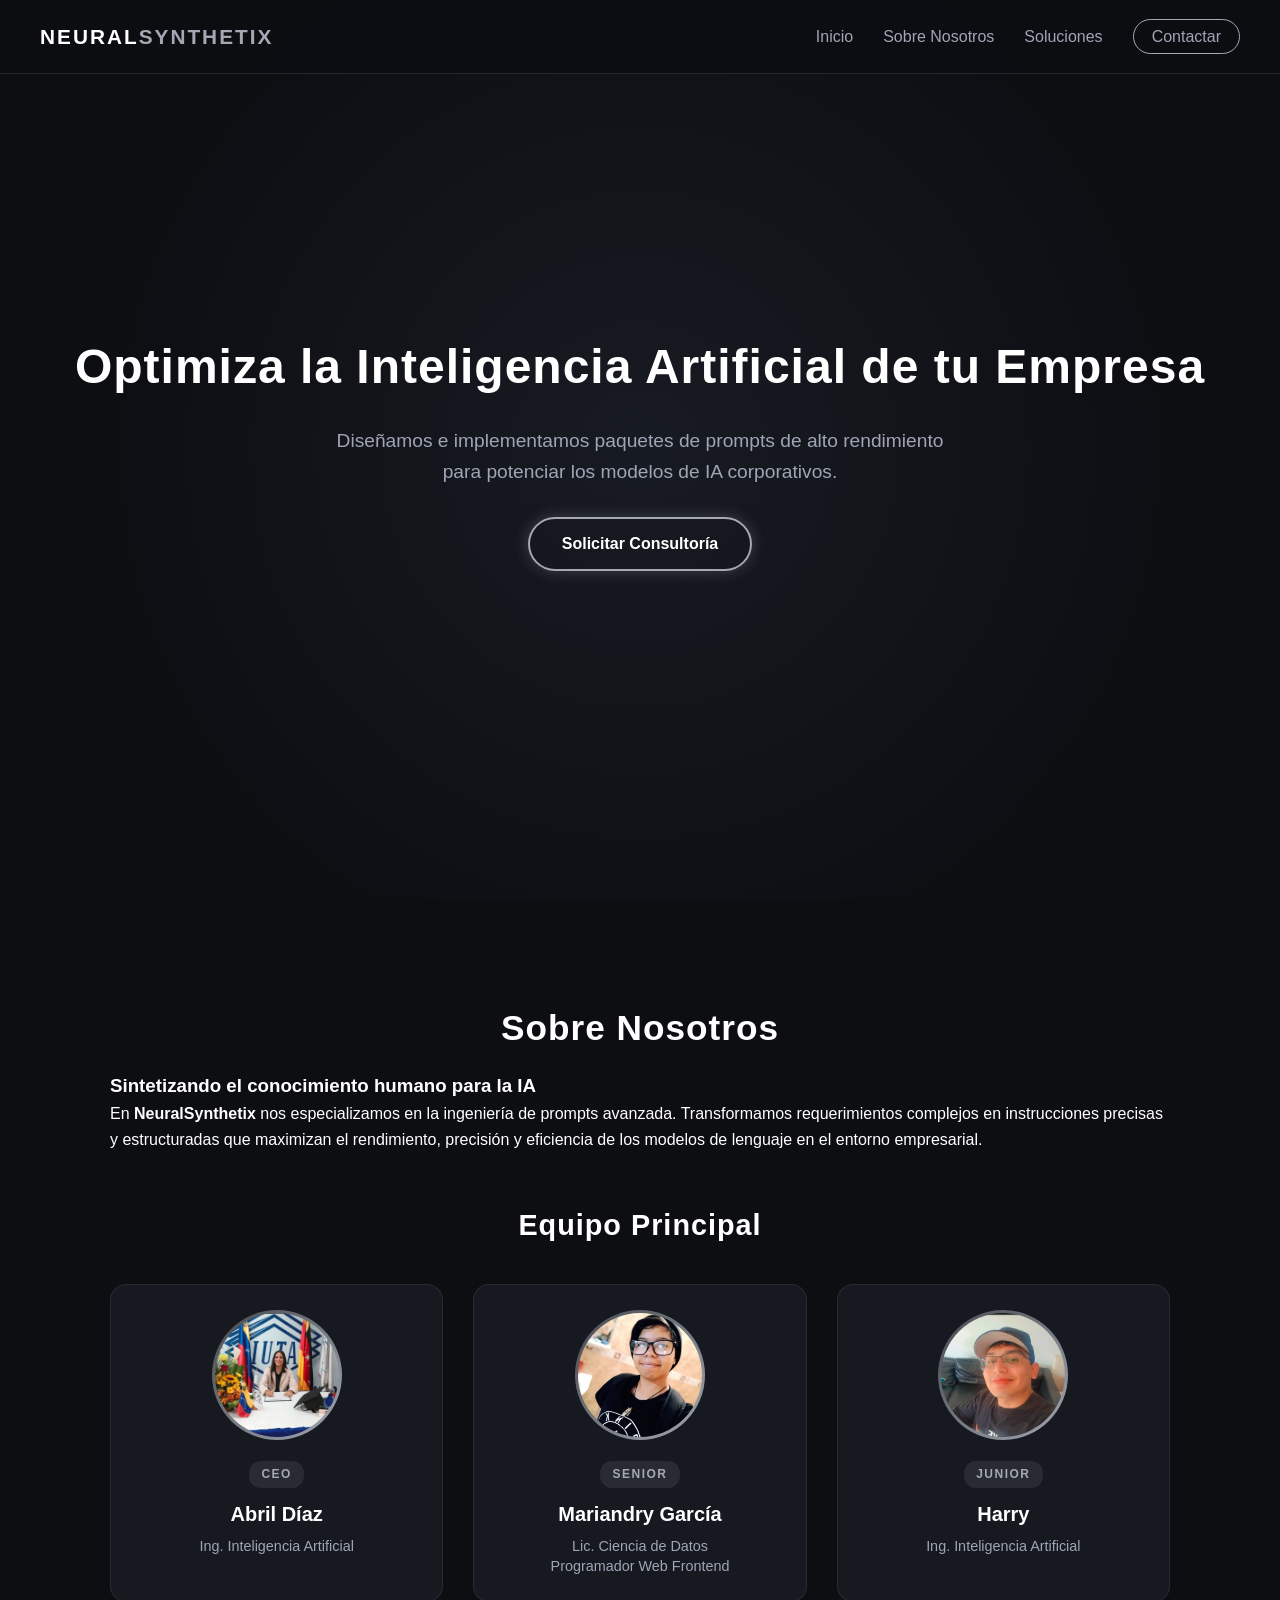
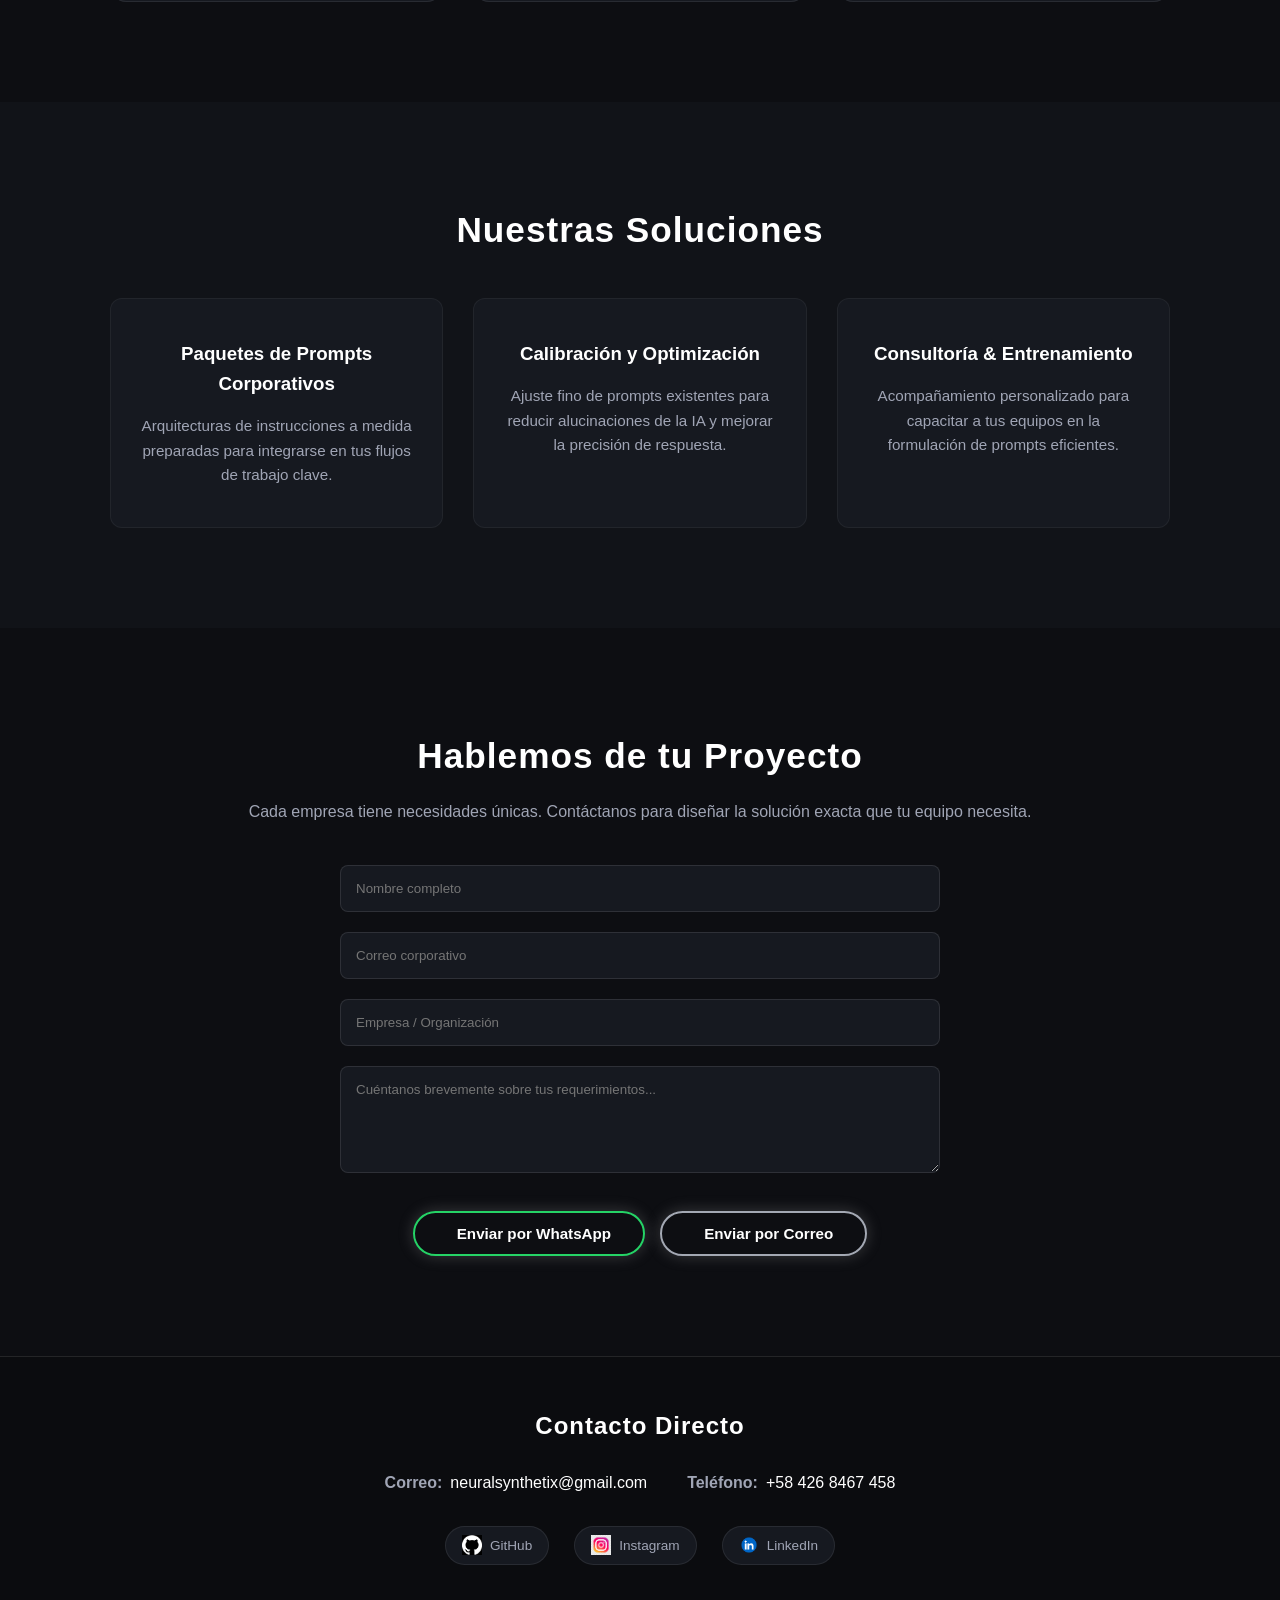
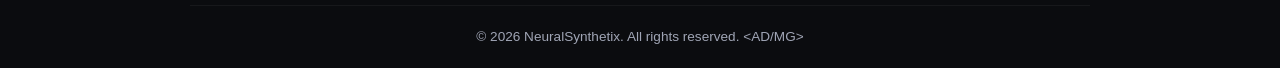
==== index.html @ e5ff7a8b "ajustes visuales" ====
<!DOCTYPE html>
<html lang="en">
<head>
    <meta charset="UTF-8">
    <meta name="viewport" content="width=device-width, initial-scale=1.0">
    <link rel="icon" type="image/png" sizes="32x32" href="assets/icons/favicon-32x32.png" />
    <link rel="icon" type="image/x-icon" href="./img/logo.png">
    <link rel="stylesheet" href="stylo.css">
    <title>Portafolio NeuralSynthetix</title>
</head>
<body>
    <!-- Navegación -->
    <nav class="navbar">
        <div class="logo-container">
            <span class="logo-text">NEURAL<span>SYNTHETIX</span></span>
        </div>
        <ul class="nav-links">
            <li><a href="#inicio">Inicio</a></li>
            <li><a href="#nosotros">Sobre Nosotros</a></li>
            <li><a href="#servicios">Soluciones</a></li>
            <li><a href="#contacto" class="btn-nav">Contactar</a></li>
        </ul>
    </nav>

    <!-- Hero Section -->
    <header id="inicio" class="hero">
        <div class="hero-content">
            <h1>Optimiza la Inteligencia Artificial de tu Empresa</h1>
            <p>Diseñamos e implementamos paquetes de prompts de alto rendimiento para potenciar los modelos de IA corporativos.</p>
            <a href="#contacto" class="btn-primary">Solicitar Consultoría</a>
        </div>
    </header>

  <!-- Sobre Nosotros -->
<section id="nosotros" class="section">
    <div class="container">
        <h2 class="section-title" data-lang="es">Sobre Nosotros</h2>
        <h2 class="section-title" data-lang="en" style="display: none;">About Us</h2>

        <div class="about-grid">
            <div class="about-text">
                <h3 data-lang="es">Sintetizando el conocimiento humano para la IA</h3>
                <h3 data-lang="en" style="display: none;">Synthesizing Human Knowledge for AI</h3>
                <p data-lang="es">En <strong>NeuralSynthetix</strong> nos especializamos en la ingeniería de prompts avanzada. Transformamos requerimientos complejos en instrucciones precisas y estructuradas que maximizan el rendimiento, precisión y eficiencia de los modelos de lenguaje en el entorno empresarial.</p>
                <p data-lang="en" style="display: none;">At <strong>NeuralSynthetix</strong> we specialize in advanced prompt engineering. We transform complex requirements into precise, structured instructions that maximize performance and efficiency for enterprise AI models.</p>
            </div>
        </div>

        <!-- Apartado del Equipo Principal -->
        <div class="team-container">
            <h3 class="team-title" data-lang="es">Equipo Principal</h3>
            <h3 class="team-title" data-lang="en" style="display: none;">Core Team</h3>

            <div class="team-grid">
                <!-- Miembro 1 -->
                <div class="team-card">
                    <div class="team-img-wrapper">
                        <img src="./img/abril.png.jpeg" alt="Abril Díaz" class="team-img">
                    </div>
                    <div class="team-info">
                        <span class="team-role">CEO</span>
                        <h4>Abril Díaz</h4>
                        <p>Ing. Inteligencia Artificial</p>
                    </div>
                </div>

                <!-- Miembro 2 -->
                <div class="team-card">
                    <div class="team-img-wrapper">
                        <img src="./img/mariandry.png" alt="Mariandry García" class="team-img">
                    </div>
                    <div class="team-info">
                        <span class="team-role">Senior</span>
                        <h4>Mariandry García</h4>
                        <p>Lic. Ciencia de Datos<br>Programador Web Frontend</p>
                    </div>
                </div>

                <!-- Miembro 3 -->
                <div class="team-card">
                    <div class="team-img-wrapper">
                        <img src="./img/harry.png.jpeg" alt="Harry" class="team-img">
                    </div>
                    <div class="team-info">
                        <span class="team-role">Junior</span>
                        <h4>Harry</h4>
                        <p>Ing. Inteligencia Artificial</p>
                    </div>
                </div>
            </div>
        </div>

    </div>
</section>

    <!-- Lo que Hacemos / Soluciones -->
    <section id="servicios" class="section bg-alt">
        <div class="container">
            <h2 class="section-title">Nuestras Soluciones</h2>
            <div class="cards-grid">
                <div class="card">
                    <i class="fa-solid fa-brain card-icon"></i>
                    <h3>Paquetes de Prompts Corporativos</h3>
                    <p>Arquitecturas de instrucciones a medida preparadas para integrarse en tus flujos de trabajo clave.</p>
                </div>
                <div class="card">
                    <i class="fa-solid fa-sliders card-icon"></i>
                    <h3>Calibración y Optimización</h3>
                    <p>Ajuste fino de prompts existentes para reducir alucinaciones de la IA y mejorar la precisión de respuesta.</p>
                </div>
                <div class="card">
                    <i class="fa-solid fa-handshake card-icon"></i>
                    <h3>Consultoría & Entrenamiento</h3>
                    <p>Acompañamiento personalizado para capacitar a tus equipos en la formulación de prompts eficientes.</p>
                </div>
            </div>
        </div>
    </section>
<!-- SECCIÓN DE CONTACTO (FORMULARIO INTERACTIVO) -->
<section id="contacto" class="section">
    <div class="container">
        <h2 class="section-title" data-lang="es">Hablemos de tu Proyecto</h2>
        <h2 class="section-title" data-lang="en" style="display: none;">Let's Talk About Your Project</h2>
    
        <p class="section-subtitle" data-lang="es">Cada empresa tiene necesidades únicas. Contáctanos para diseñar la solución exacta que tu equipo necesita.</p>
        <p class="section-subtitle" data-lang="en" style="display: none;">Every company has unique needs. Contact us to design the exact solution your team requires.</p>
    
        <form id="contact-form" class="contact-form">
            <div class="form-group">
                <input type="text" id="nombre" name="nombre" placeholder="Nombre completo" required>
            </div>
            <div class="form-group">
                <input type="email" id="email" name="email" placeholder="Correo corporativo" required>
            </div>
            <div class="form-group">
                <input type="text" id="empresa" name="empresa" placeholder="Empresa / Organización" required>
            </div>
            <div class="form-group">
                <textarea id="mensaje" name="mensaje" rows="5" placeholder="Cuéntanos brevemente sobre tus requerimientos..." required></textarea>
            </div>
            <!-- Botones de Envío -->
            <div class="buttons-group">
                <button type="button" id="btn-whatsapp" class="btn-primary btn-whatsapp">
                    <i class="fa-brands fa-whatsapp"></i> <span data-lang="es">Enviar por WhatsApp</span><span data-lang="en" style="display: none;">Send via WhatsApp</span>
                </button>
                <button type="button" id="btn-email" class="btn-primary btn-email">
                    <i class="fa-solid fa-envelope"></i> <span data-lang="es">Enviar por Correo</span><span data-lang="en" style="display: none;">Send via Email</span>
                </button>
            </div>
        </form>
    </div>
</section>

<!-- FOOTER CON INFORMACIÓN DE CONTACTO DIRECTO Y REDES -->
<footer class="contacto" id="footer-info">
    <div class="footer-container">
        <h3 class="footer-title" data-lang="es">Contacto Directo</h3>
        <h3 class="footer-title" data-lang="en" style="display: none;">Direct Contact</h3>

    <div class="contacto-info-grid">
        <div class="contacto-linea" data-lang="es">
            <p><strong>Correo: </strong></p>
            <a href="mailto:mariandrygarcia78@gmail.com">neuralsynthetix@gmail.com</a>
        </div>
        <div class="contacto-linea" data-lang="en" style="display: none;">
            <p><strong>Email: </strong></p>
            <a href="mailto:neuralsynthetix@gmail.com">neuralsynthetix@gmail.com</a>
        </div>

        <div class="contacto-linea" data-lang="es">
            <p><strong>Teléfono: </strong></p>
            <a href="https://wa.me/584268467458" target="_blank" rel="noopener noreferrer">+58 426 8467 458</a>
        </div>
        <div class="contacto-linea" data-lang="en" style="display: none;">
            <p><strong>Phone: </strong></p>
            <a href="https://wa.me/584268467458" target="_blank" rel="noopener noreferrer">+58 426 8467 458</a>
        </div>
    </div>

    <!-- Redes Sociales -->
    <div class="redes-contacto">
        <a href="https://github.com/MariandryG" target="_blank" rel="noopener noreferrer" class="icono-contacto">
        <img src="./img/git.png" alt="GitHub"> GitHub
        </a>
        <a href="https://www.instagram.com/neuralsynthetix/?hl=es" target="_blank" rel="noopener noreferrer" class="icono-contacto">
        <img src="./img/instagram.png" alt="Instagram"> Instagram
        </a>
        <a href="https://www.linkedin.com/in/mariandry-garcia-76b708344/" target="_blank" rel="noopener noreferrer" class="icono-contacto">
        <img src="./img/linkedin.png" alt="LinkedIn"> LinkedIn
        </a>
    </div>

    <div class="footer-credits">
        <p>&copy; 2026 NeuralSynthetix. All rights reserved. &lt;AD/MG&gt;</p>
    </div>
    </div>
</footer>
    <script src="script.js"></script>
</body>
</html>
---- stylo.css ----
/* Variables de Estilo basadas en la marca */
:root {
    --bg-main: #0d0e12;
    --bg-card: #161920;
    --border-metal: #a3a8b3;
    --text-white: #ffffff;
    --text-muted: #a0a5b5;
    --silver-glow: rgba(192, 192, 192, 0.25);
    --font-main: 'Segoe UI', Tahoma, Geneva, Verdana, sans-serif;
}

* {
    margin: 0;
    padding: 0;
    box-sizing: border-box;
    scroll-behavior: smooth;
}

body {
    background-color: var(--bg-main);
    color: var(--text-white);
    font-family: var(--font-main);
    line-height: 1.6;
}

.container {
    max-width: 1100px;
    margin: 0 auto;
    padding: 0 20px;
}

/* Navbar */
.navbar {
    display: flex;
    justify-content: space-between;
    align-items: center;
    padding: 20px 40px;
    background-color: rgba(13, 14, 18, 0.95);
    border-bottom: 1px solid rgba(255, 255, 255, 0.1);
    position: fixed;
    width: 100%;
    top: 0;
    z-index: 1000;
}

.logo-text {
    font-size: 1.3rem;
    font-weight: 700;
    letter-spacing: 2px;
    color: var(--text-white);
}

.logo-text span {
    color: var(--border-metal);
}

.nav-links {
    display: flex;
    list-style: none;
    align-items: center;
    gap: 30px;
}

.nav-links a {
    color: var(--text-muted);
    text-decoration: none;
    transition: color 0.3s;
}

.nav-links a:hover {
    color: var(--text-white);
}

.btn-nav {
    border: 1px solid var(--border-metal);
    padding: 8px 18px;
    border-radius: 20px;
}

/* Hero Section */
.hero {
    height: 100vh;
    display: flex;
    justify-content: center;
    align-items: center;
    text-align: center;
    background: radial-gradient(circle at center, rgba(30, 35, 45, 0.6) 0%, var(--bg-main) 70%);
    padding: 0 20px;
}

.hero-content h1 {
    font-size: 3rem;
    margin-bottom: 20px;
    letter-spacing: 1px;
}

.hero-content p {
    font-size: 1.2rem;
    color: var(--text-muted);
    max-width: 650px;
    margin: 0 auto 30px;
}

/* Botones principales */
.btn-primary {
    display: inline-block;
    padding: 12px 32px;
    background: transparent;
    color: var(--text-white);
    border: 2px solid var(--border-metal);
    border-radius: 30px;
    text-decoration: none;
    font-weight: 600;
    cursor: pointer;
    box-shadow: 0 0 15px var(--silver-glow);
    transition: all 0.3s ease;
}

.btn-primary:hover {
    background: var(--text-white);
    color: var(--bg-main);
    box-shadow: 0 0 25px rgba(255, 255, 255, 0.5);
}

/* Secciones generales */
.section {
    padding: 100px 0;
}

.bg-alt {
    background-color: #111318;
}

.section-title {
    text-align: center;
    font-size: 2.2rem;
    margin-bottom: 15px;
    letter-spacing: 1px;
}

.section-subtitle {
    text-align: center;
    color: var(--text-muted);
    margin-bottom: 40px;
}

/* Tarjetas (Soluciones) */
.cards-grid {
    display: grid;
    grid-template-columns: repeat(auto-fit, minmax(280px, 1fr));
    gap: 30px;
    margin-top: 40px;
}

.card {
    background: var(--bg-card);
    padding: 40px 30px;
    border-radius: 12px;
    border: 1px solid rgba(255, 255, 255, 0.05);
    text-align: center;
    transition: transform 0.3s, border-color 0.3s;
}

.card:hover {
    transform: translateY(-5px);
    border-color: var(--border-metal);
}

.card-icon {
    font-size: 2.5rem;
    color: var(--border-metal);
    margin-bottom: 20px;
}

.card h3 {
    margin-bottom: 15px;
}

.card p {
    color: var(--text-muted);
    font-size: 0.95rem;
}

/* Formulario de Contacto */
.contact-form {
    max-width: 600px;
    margin: 0 auto;
    display: flex;
    flex-direction: column;
    gap: 20px;
}

.form-group input,
.form-group textarea {
    width: 100%;
    padding: 15px;
    background: var(--bg-card);
    border: 1px solid rgba(255, 255, 255, 0.1);
    border-radius: 8px;
    color: var(--text-white);
    font-family: inherit;
}

.form-group input:focus,
.form-group textarea:focus {
    outline: none;
    border-color: var(--border-metal);
}

/* Footer */
footer {
    text-align: center;
    padding: 30px;
    border-top: 1px solid rgba(255, 255, 255, 0.05);
    color: var(--text-muted);
    font-size: 0.85rem;
}

/* Grupo de Botones de Contacto */
.buttons-group {
    display: flex;
    gap: 15px;
    justify-content: center;
    flex-wrap: wrap;
    margin-top: 10px;
}

.buttons-group .btn-primary {
    display: inline-flex;
    align-items: center;
    gap: 10px;
    font-size: 0.95rem;
}

/* Botón WhatsApp */
.btn-whatsapp {
    border-color: #25d366;
    color: #ffffff;
}

.btn-whatsapp:hover {
    background: #25d366;
    color: #0d0e12;
    box-shadow: 0 0 20px rgba(37, 211, 102, 0.4);
}

/* Botón Correo */
.btn-email {
    border-color: var(--border-metal);
}

.btn-email:hover {
    background: var(--text-white);
    color: var(--bg-main);
    box-shadow: 0 0 20px rgba(255, 255, 255, 0.4);
}

/* --- FOOTER Y CONTACTO DIRECTO --- */
footer.contacto {
    background-color: #0b0c0f;
    padding: 50px 20px 20px 20px;
    border-top: 1px solid rgba(255, 255, 255, 0.1);
    text-align: center;
}

.footer-container {
    max-width: 900px;
    margin: 0 auto;
}

.footer-title {
    font-size: 1.5rem;
    margin-bottom: 25px;
    color: var(--text-white);
    letter-spacing: 1px;
}

.contacto-info-grid {
    display: flex;
    justify-content: center;
    gap: 40px;
    flex-wrap: wrap;
    margin-bottom: 30px;
}

.contacto-linea {
    display: flex;
    align-items: center;
    gap: 8px;
    font-size: 1rem;
}

.contacto-linea p {
    color: var(--text-muted);
}

.contacto-linea a {
    color: var(--text-white);
    text-decoration: none;
    transition: color 0.3s;
}

.contacto-linea a:hover {
    color: #a3a8b3;
    text-decoration: underline;
}

/* Redes Sociales */
.redes-contacto {
    display: flex;
    justify-content: center;
    gap: 25px;
    flex-wrap: wrap;
    margin-bottom: 40px;
}

.icono-contacto {
    display: flex;
    align-items: center;
    gap: 8px;
    color: var(--text-muted);
    text-decoration: none;
    padding: 8px 16px;
    background: var(--bg-card);
    border: 1px solid rgba(255, 255, 255, 0.08);
    border-radius: 20px;
    transition: all 0.3s ease;
}

.icono-contacto img {
    width: 20px;
    height: 20px;
    object-fit: contain;
}

.icono-contacto:hover {
    color: var(--text-white);
    border-color: var(--border-metal);
    transform: translateY(-3px);
    box-shadow: 0 0 12px var(--silver-glow);
}

.footer-credits {
    font-size: 0.85rem;
    color: var(--text-muted);
    border-top: 1px solid rgba(255, 255, 255, 0.05);
    padding-top: 20px;
}

/* --- ESTILOS DEL EQUIPO (ABOUT US) --- */
.team-container {
    margin-top: 50px;
    text-align: center;
}

.team-title {
    font-size: 1.8rem;
    margin-bottom: 35px;
    letter-spacing: 1px;
    color: var(--text-white);
}

.team-grid {
    display: grid;
    grid-template-columns: repeat(auto-fit, minmax(260px, 1fr));
    gap: 30px;
    justify-content: center;
}

.team-card {
    background: var(--bg-card);
    border: 1px solid rgba(255, 255, 255, 0.08);
    border-radius: 16px;
    padding: 25px 20px;
    text-align: center;
    transition: transform 0.3s ease, border-color 0.3s ease, box-shadow 0.3s ease;
}

.team-card:hover {
    transform: translateY(-8px);
    border-color: var(--border-metal);
    box-shadow: 0 0 20px var(--silver-glow);
}

/* Imagen de Perfil */
.team-img-wrapper {
    width: 130px;
    height: 130px;
    margin: 0 auto 20px auto;
    border-radius: 50%;
    padding: 3px;
    background: linear-gradient(135deg, rgba(255, 255, 255, 0.2), var(--border-metal));
}

.team-img {
    width: 100%;
    height: 100%;
    object-fit: cover;
    border-radius: 50%;
    background-color: var(--bg-main);
}

/* Texto e Información */
.team-role {
    display: inline-block;
    font-size: 0.75rem;
    font-weight: 700;
    text-transform: uppercase;
    letter-spacing: 1.5px;
    padding: 4px 12px;
    border-radius: 12px;
    background: rgba(255, 255, 255, 0.08);
    color: var(--border-metal);
    margin-bottom: 10px;
}

.team-info h4 {
    font-size: 1.25rem;
    color: var(--text-white);
    margin-bottom: 6px;
}

.team-info p {
    font-size: 0.9rem;
    color: var(--text-muted);
    line-height: 1.4;
}
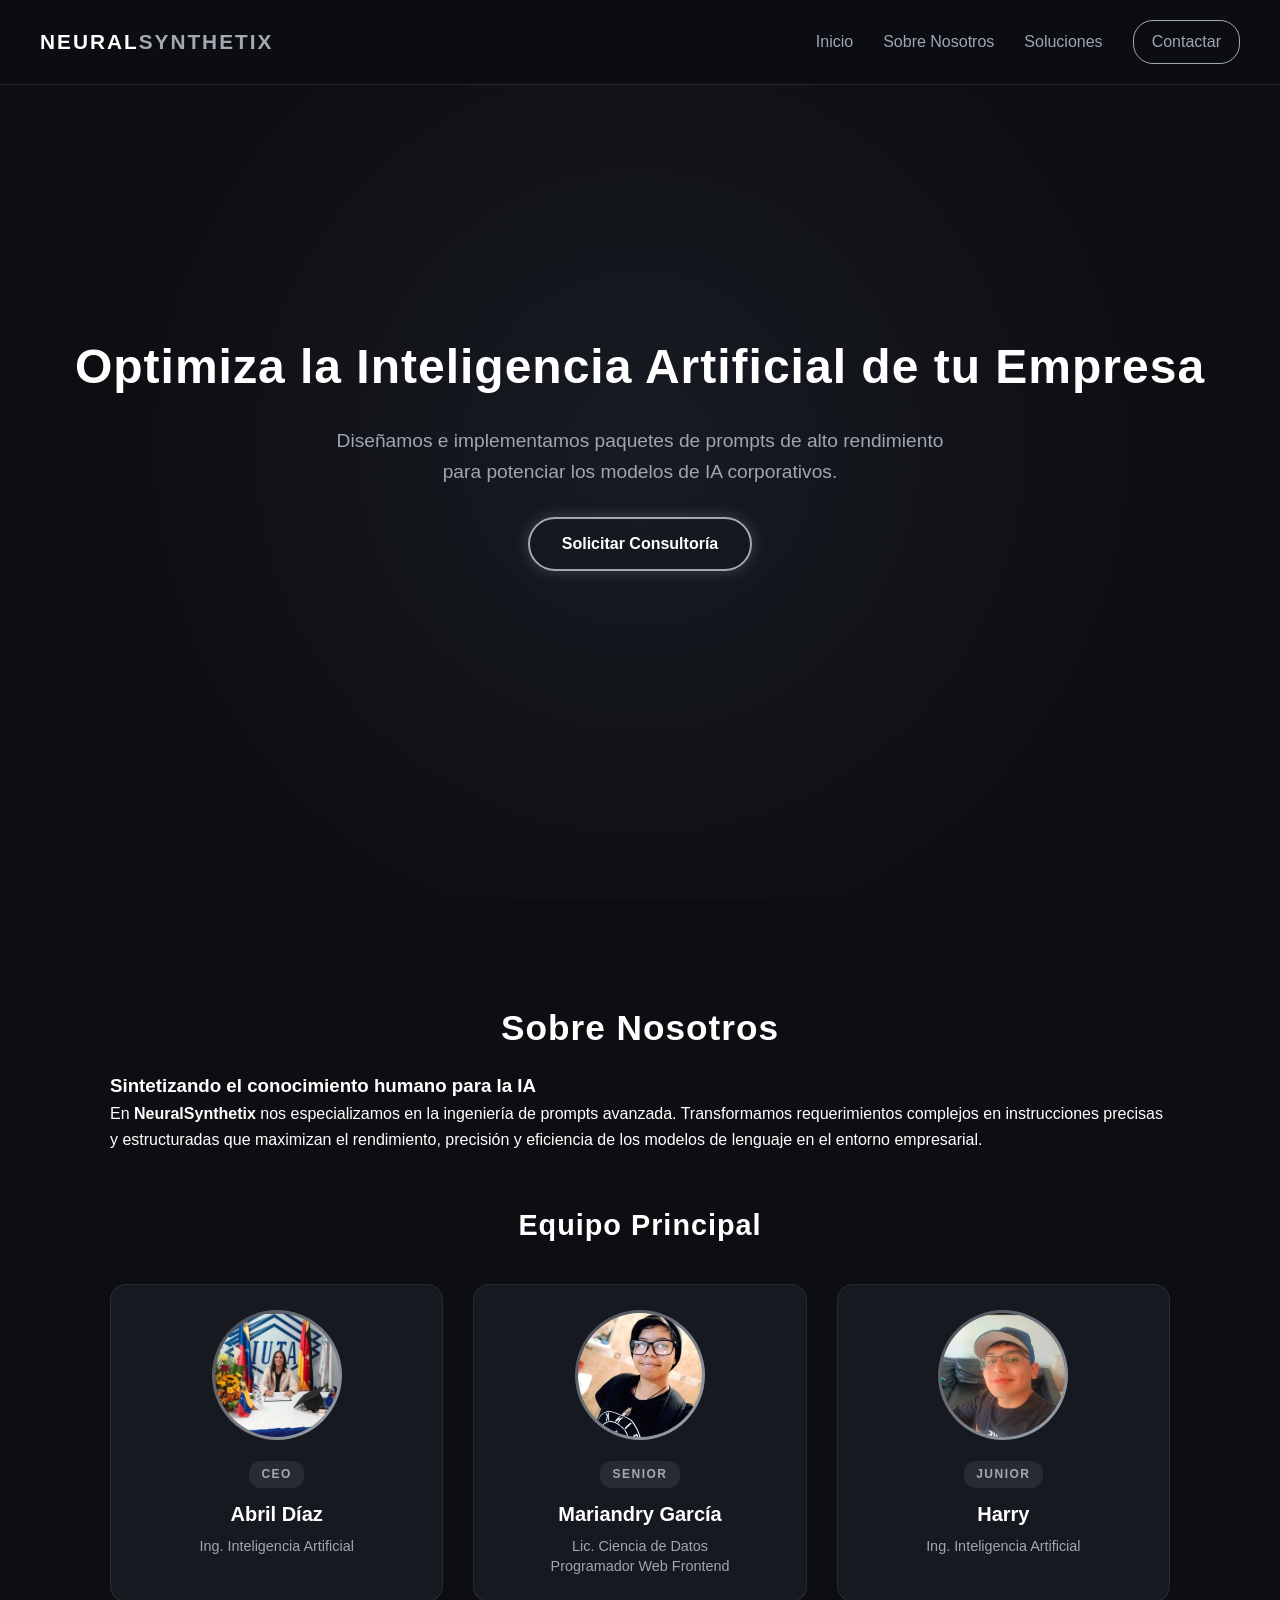
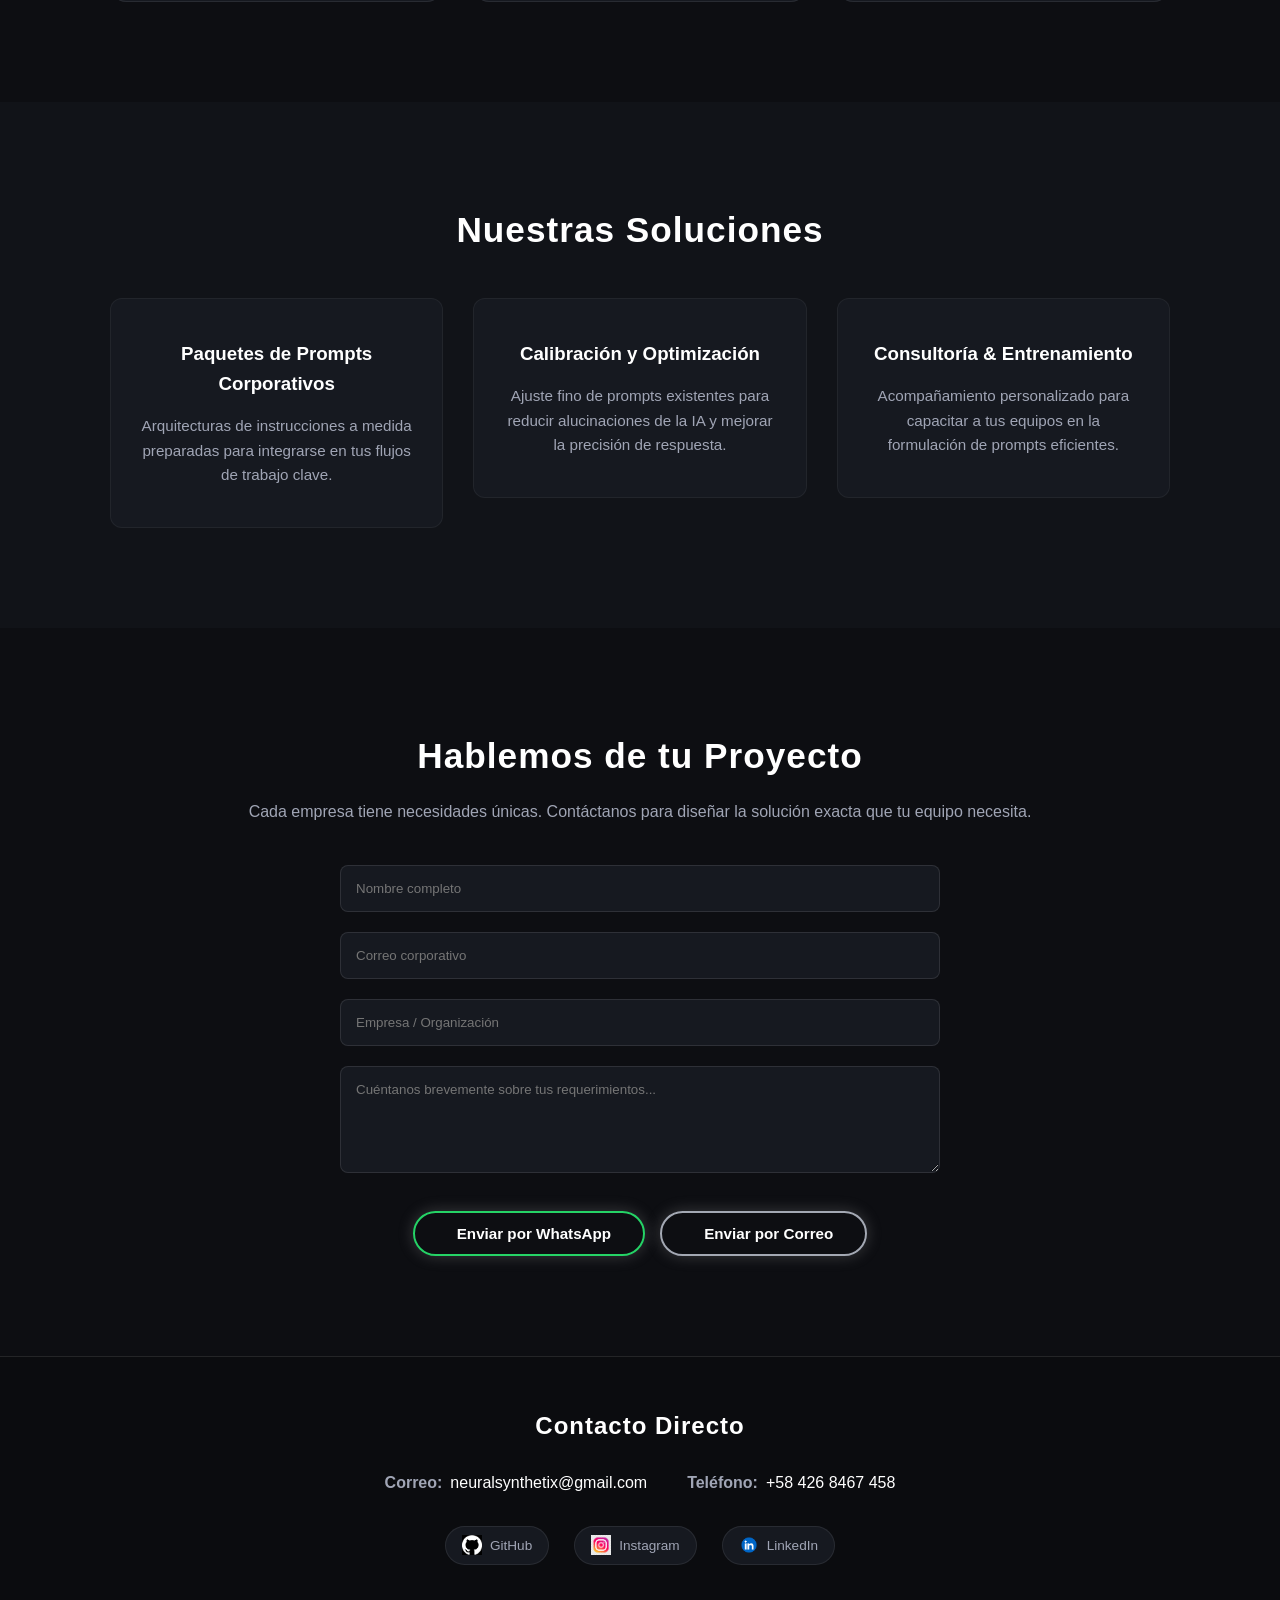
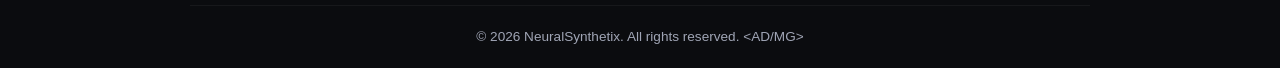
==== commit 26cfb713: "Paginas secundarias" ====
--- a/index.html
+++ b/index.html
@@ -9,19 +9,22 @@
     <title>Portafolio NeuralSynthetix</title>
 </head>
 <body>
-    <!-- Navegación -->
     <nav class="navbar">
         <div class="logo-container">
             <span class="logo-text">NEURAL<span>SYNTHETIX</span></span>
         </div>
-        <ul class="nav-links">
+        <!-- Menú de navegación con ID para el script -->
+        <ul class="nav-links" id="nav-menu">
             <li><a href="#inicio">Inicio</a></li>
             <li><a href="#nosotros">Sobre Nosotros</a></li>
             <li><a href="#servicios">Soluciones</a></li>
             <li><a href="#contacto" class="btn-nav">Contactar</a></li>
         </ul>
+    <!-- Botón Hamburguesa para Móviles -->
+        <button class="menu-toggle" id="menu-toggle" aria-label="Abrir menú">
+            <i class="fa-solid fa-bars"></i>
+        </button>
     </nav>
-
     <!-- Hero Section -->
     <header id="inicio" class="hero">
         <div class="hero-content">
@@ -30,40 +33,37 @@
             <a href="#contacto" class="btn-primary">Solicitar Consultoría</a>
         </div>
     </header>
-
-  <!-- Sobre Nosotros -->
-<section id="nosotros" class="section">
-    <div class="container">
-        <h2 class="section-title" data-lang="es">Sobre Nosotros</h2>
-        <h2 class="section-title" data-lang="en" style="display: none;">About Us</h2>
-
-        <div class="about-grid">
-            <div class="about-text">
-                <h3 data-lang="es">Sintetizando el conocimiento humano para la IA</h3>
-                <h3 data-lang="en" style="display: none;">Synthesizing Human Knowledge for AI</h3>
-                <p data-lang="es">En <strong>NeuralSynthetix</strong> nos especializamos en la ingeniería de prompts avanzada. Transformamos requerimientos complejos en instrucciones precisas y estructuradas que maximizan el rendimiento, precisión y eficiencia de los modelos de lenguaje en el entorno empresarial.</p>
-                <p data-lang="en" style="display: none;">At <strong>NeuralSynthetix</strong> we specialize in advanced prompt engineering. We transform complex requirements into precise, structured instructions that maximize performance and efficiency for enterprise AI models.</p>
-            </div>
-        </div>
-
+    <!-- Sobre Nosotros -->
+    <section id="nosotros" class="section">
+        <div class="container">
+            <h2 class="section-title" data-lang="es">Sobre Nosotros</h2>
+            <h2 class="section-title" data-lang="en" style="display: none;">About Us</h2>
+
+            <div class="about-grid">
+                <div class="about-text">
+                    <h3 data-lang="es">Sintetizando el conocimiento humano para la IA</h3>
+                    <h3 data-lang="en" style="display: none;">Synthesizing Human Knowledge for AI</h3>
+                    <p data-lang="es">En <strong>NeuralSynthetix</strong> nos especializamos en la ingeniería de prompts avanzada. Transformamos requerimientos complejos en instrucciones precisas y estructuradas que maximizan el rendimiento, precisión y eficiencia de los modelos de lenguaje en el entorno empresarial.</p>
+                    <p data-lang="en" style="display: none;">At <strong>NeuralSynthetix</strong> we specialize in advanced prompt engineering. We transform complex requirements into precise, structured instructions that maximize performance and efficiency for enterprise AI models.</p>
+                </div>
+            </div>
         <!-- Apartado del Equipo Principal -->
-        <div class="team-container">
-            <h3 class="team-title" data-lang="es">Equipo Principal</h3>
-            <h3 class="team-title" data-lang="en" style="display: none;">Core Team</h3>
-
-            <div class="team-grid">
+            <div class="team-container">
+                <h3 class="team-title" data-lang="es">Equipo Principal</h3>
+                <h3 class="team-title" data-lang="en" style="display: none;">Core Team</h3>
+
+                <div class="team-grid">
                 <!-- Miembro 1 -->
-                <div class="team-card">
-                    <div class="team-img-wrapper">
-                        <img src="./img/abril.png.jpeg" alt="Abril Díaz" class="team-img">
-                    </div>
-                    <div class="team-info">
-                        <span class="team-role">CEO</span>
-                        <h4>Abril Díaz</h4>
-                        <p>Ing. Inteligencia Artificial</p>
-                    </div>
-                </div>
-
+                    <div class="team-card">
+                        <div class="team-img-wrapper">
+                            <img src="./img/abril.png.jpeg" alt="Abril Díaz" class="team-img">
+                        </div>
+                        <div class="team-info">
+                            <span class="team-role">CEO</span>
+                            <h4>Abril Díaz</h4>
+                            <p>Ing. Inteligencia Artificial</p>
+                        </div>
+                    </div>
                 <!-- Miembro 2 -->
                 <div class="team-card">
                     <div class="team-img-wrapper">
@@ -75,126 +75,128 @@
                         <p>Lic. Ciencia de Datos<br>Programador Web Frontend</p>
                     </div>
                 </div>
-
                 <!-- Miembro 3 -->
-                <div class="team-card">
-                    <div class="team-img-wrapper">
-                        <img src="./img/harry.png.jpeg" alt="Harry" class="team-img">
-                    </div>
-                    <div class="team-info">
-                        <span class="team-role">Junior</span>
-                        <h4>Harry</h4>
-                        <p>Ing. Inteligencia Artificial</p>
-                    </div>
-                </div>
-            </div>
-        </div>
-
-    </div>
-</section>
-
-    <!-- Lo que Hacemos / Soluciones -->
+                    <div class="team-card">
+                        <div class="team-img-wrapper">
+                            <img src="./img/harry.png.jpeg" alt="Harry" class="team-img">
+                        </div>
+                        <div class="team-info">
+                            <span class="team-role">Junior</span>
+                            <h4>Harry</h4>
+                            <p>Ing. Inteligencia Artificial</p>
+                        </div>
+                    </div>
+                </div>
+            </div>
+        </div>
+    </section>
+<!-- Lo que Hacemos / Soluciones -->
     <section id="servicios" class="section bg-alt">
         <div class="container">
             <h2 class="section-title">Nuestras Soluciones</h2>
             <div class="cards-grid">
-                <div class="card">
-                    <i class="fa-solid fa-brain card-icon"></i>
-                    <h3>Paquetes de Prompts Corporativos</h3>
-                    <p>Arquitecturas de instrucciones a medida preparadas para integrarse en tus flujos de trabajo clave.</p>
-                </div>
-                <div class="card">
-                    <i class="fa-solid fa-sliders card-icon"></i>
-                    <h3>Calibración y Optimización</h3>
-                    <p>Ajuste fino de prompts existentes para reducir alucinaciones de la IA y mejorar la precisión de respuesta.</p>
-                </div>
-                <div class="card">
-                    <i class="fa-solid fa-handshake card-icon"></i>
-                    <h3>Consultoría & Entrenamiento</h3>
-                    <p>Acompañamiento personalizado para capacitar a tus equipos en la formulación de prompts eficientes.</p>
-                </div>
+                <a href="./paquete-promts.html" style="text-decoration: none; color: inherit; display: block;">
+                    <div class="card">
+                        <i class="fa-solid fa-brain card-icon"></i>
+                        <h3>Paquetes de Prompts Corporativos</h3>
+                        <p>Arquitecturas de instrucciones a medida preparadas para integrarse en tus flujos de trabajo clave.</p>
+                    </div>
+                </a>
+                <!-- Segunda Tarjeta en index.html -->
+                <a href="./calibracion-optimizacion.html" style="text-decoration: none; color: inherit; display: block;">
+                    <div class="card">
+                        <i class="fa-solid fa-sliders card-icon"></i>
+                        <h3>Calibración y Optimización</h3>
+                        <p>Ajuste fino de prompts existentes para reducir alucinaciones de la IA y mejorar la precisión de respuesta.</p>
+                    </div>
+                </a>
+                <!-- Tercera Tarjeta en index.html -->
+                <a href="./consultoria-entrenamiento.html" style="text-decoration: none; color: inherit; display: block;">
+                    <div class="card">
+                        <i class="fa-solid fa-handshake card-icon"></i>
+                        <h3>Consultoría & Entrenamiento</h3>
+                        <p>Acompañamiento personalizado para capacitar a tus equipos en la formulación de prompts eficientes.</p>
+                    </div>
+                </a>
             </div>
         </div>
     </section>
 <!-- SECCIÓN DE CONTACTO (FORMULARIO INTERACTIVO) -->
-<section id="contacto" class="section">
-    <div class="container">
-        <h2 class="section-title" data-lang="es">Hablemos de tu Proyecto</h2>
-        <h2 class="section-title" data-lang="en" style="display: none;">Let's Talk About Your Project</h2>
+    <section id="contacto" class="section">
+        <div class="container">
+            <h2 class="section-title" data-lang="es">Hablemos de tu Proyecto</h2>
+            <h2 class="section-title" data-lang="en" style="display: none;">Let's Talk About Your Project</h2>
+            <p class="section-subtitle" data-lang="es">Cada empresa tiene necesidades únicas. Contáctanos para diseñar la solución exacta que tu equipo necesita.</p>
+            <p class="section-subtitle" data-lang="en" style="display: none;">Every company has unique needs. Contact us to design the exact solution your team requires.</p>
     
-        <p class="section-subtitle" data-lang="es">Cada empresa tiene necesidades únicas. Contáctanos para diseñar la solución exacta que tu equipo necesita.</p>
-        <p class="section-subtitle" data-lang="en" style="display: none;">Every company has unique needs. Contact us to design the exact solution your team requires.</p>
-    
-        <form id="contact-form" class="contact-form">
-            <div class="form-group">
-                <input type="text" id="nombre" name="nombre" placeholder="Nombre completo" required>
-            </div>
-            <div class="form-group">
-                <input type="email" id="email" name="email" placeholder="Correo corporativo" required>
-            </div>
-            <div class="form-group">
-                <input type="text" id="empresa" name="empresa" placeholder="Empresa / Organización" required>
-            </div>
-            <div class="form-group">
-                <textarea id="mensaje" name="mensaje" rows="5" placeholder="Cuéntanos brevemente sobre tus requerimientos..." required></textarea>
-            </div>
+            <form id="contact-form" class="contact-form">
+                <div class="form-group">
+                    <input type="text" id="nombre" name="nombre" placeholder="Nombre completo" required>
+                </div>
+                <div class="form-group">
+                    <input type="email" id="email" name="email" placeholder="Correo corporativo" required>
+                </div>
+                <div class="form-group">
+                    <input type="text" id="empresa" name="empresa" placeholder="Empresa / Organización" required>
+                </div>
+                <div class="form-group">
+                    <textarea id="mensaje" name="mensaje" rows="5" placeholder="Cuéntanos brevemente sobre tus requerimientos..." required></textarea>
+                </div>
             <!-- Botones de Envío -->
-            <div class="buttons-group">
-                <button type="button" id="btn-whatsapp" class="btn-primary btn-whatsapp">
-                    <i class="fa-brands fa-whatsapp"></i> <span data-lang="es">Enviar por WhatsApp</span><span data-lang="en" style="display: none;">Send via WhatsApp</span>
-                </button>
-                <button type="button" id="btn-email" class="btn-primary btn-email">
-                    <i class="fa-solid fa-envelope"></i> <span data-lang="es">Enviar por Correo</span><span data-lang="en" style="display: none;">Send via Email</span>
-                </button>
-            </div>
-        </form>
-    </div>
-</section>
+                <div class="buttons-group">
+                    <button type="button" id="btn-whatsapp" class="btn-primary btn-whatsapp">
+                        <i class="fa-brands fa-whatsapp"></i> <span data-lang="es">Enviar por WhatsApp</span><span data-lang="en" style="display: none;">Send via WhatsApp</span>
+                    </button>
+                    <button type="button" id="btn-email" class="btn-primary btn-email">
+                        <i class="fa-solid fa-envelope"></i> <span data-lang="es">Enviar por Correo</span><span data-lang="en" style="display: none;">Send via Email</span>
+                    </button>
+                </div>
+            </form>
+        </div>
+    </section>
 
 <!-- FOOTER CON INFORMACIÓN DE CONTACTO DIRECTO Y REDES -->
-<footer class="contacto" id="footer-info">
-    <div class="footer-container">
-        <h3 class="footer-title" data-lang="es">Contacto Directo</h3>
-        <h3 class="footer-title" data-lang="en" style="display: none;">Direct Contact</h3>
-
-    <div class="contacto-info-grid">
-        <div class="contacto-linea" data-lang="es">
-            <p><strong>Correo: </strong></p>
-            <a href="mailto:mariandrygarcia78@gmail.com">neuralsynthetix@gmail.com</a>
-        </div>
-        <div class="contacto-linea" data-lang="en" style="display: none;">
-            <p><strong>Email: </strong></p>
-            <a href="mailto:neuralsynthetix@gmail.com">neuralsynthetix@gmail.com</a>
-        </div>
-
-        <div class="contacto-linea" data-lang="es">
-            <p><strong>Teléfono: </strong></p>
-            <a href="https://wa.me/584268467458" target="_blank" rel="noopener noreferrer">+58 426 8467 458</a>
-        </div>
-        <div class="contacto-linea" data-lang="en" style="display: none;">
-            <p><strong>Phone: </strong></p>
-            <a href="https://wa.me/584268467458" target="_blank" rel="noopener noreferrer">+58 426 8467 458</a>
-        </div>
-    </div>
+    <footer class="contacto" id="footer-info">
+        <div class="footer-container">
+            <h3 class="footer-title" data-lang="es">Contacto Directo</h3>
+            <h3 class="footer-title" data-lang="en" style="display: none;">Direct Contact</h3>
+
+            <div class="contacto-info-grid">
+                <div class="contacto-linea" data-lang="es">
+                    <p><strong>Correo: </strong></p>
+                    <a href="mailto:mariandrygarcia78@gmail.com">neuralsynthetix@gmail.com</a>
+                </div>
+                <div class="contacto-linea" data-lang="en" style="display: none;">
+                    <p><strong>Email: </strong></p>
+                    <a href="mailto:neuralsynthetix@gmail.com">neuralsynthetix@gmail.com</a>
+                </div>
+                <div class="contacto-linea" data-lang="es">
+                    <p><strong>Teléfono: </strong></p>
+                    <a href="https://wa.me/584268467458" target="_blank" rel="noopener noreferrer">+58 426 8467 458</a>
+                </div>
+                <div class="contacto-linea" data-lang="en" style="display: none;">
+                    <p><strong>Phone: </strong></p>
+                    <a href="https://wa.me/584268467458" target="_blank" rel="noopener noreferrer">+58 426 8467 458</a>
+                </div>
+            </div>
 
     <!-- Redes Sociales -->
-    <div class="redes-contacto">
-        <a href="https://github.com/MariandryG" target="_blank" rel="noopener noreferrer" class="icono-contacto">
-        <img src="./img/git.png" alt="GitHub"> GitHub
-        </a>
-        <a href="https://www.instagram.com/neuralsynthetix/?hl=es" target="_blank" rel="noopener noreferrer" class="icono-contacto">
-        <img src="./img/instagram.png" alt="Instagram"> Instagram
-        </a>
-        <a href="https://www.linkedin.com/in/mariandry-garcia-76b708344/" target="_blank" rel="noopener noreferrer" class="icono-contacto">
-        <img src="./img/linkedin.png" alt="LinkedIn"> LinkedIn
-        </a>
-    </div>
-
-    <div class="footer-credits">
-        <p>&copy; 2026 NeuralSynthetix. All rights reserved. &lt;AD/MG&gt;</p>
-    </div>
-    </div>
-</footer>
+            <div class="redes-contacto">
+                <a href="https://github.com/MariandryG" target="_blank" rel="noopener noreferrer" class="icono-contacto">
+                    <img src="./img/git.png" alt="GitHub"> GitHub
+                </a>
+                <a href="https://www.instagram.com/neuralsynthetix/?hl=es" target="_blank" rel="noopener noreferrer" class="icono-contacto">
+                    <img src="./img/instagram.png" alt="Instagram"> Instagram
+                </a>
+                <a href="https://www.linkedin.com/in/mariandry-garcia-76b708344/" target="_blank" rel="noopener noreferrer" class="icono-contacto">
+                    <img src="./img/linkedin.png" alt="LinkedIn"> LinkedIn
+                </a>
+            </div>
+            <div class="footer-credits">
+                <p>&copy; 2026 NeuralSynthetix. All rights reserved. &lt;AD/MG&gt;</p>
+            </div>
+        </div>
+    </footer>
     <script src="script.js"></script>
 </body>
 </html>
--- a/stylo.css
+++ b/stylo.css
@@ -424,4 +424,169 @@
     font-size: 0.9rem;
     color: var(--text-muted);
     line-height: 1.4;
+}
+
+/* Ocultar el botón hamburguesa en pantallas grandes */
+.menu-toggle {
+    display: none;
+    background: transparent;
+    border: none;
+    color: var(--text-white);
+    font-size: 1.5rem;
+    cursor: pointer;
+}
+
+/* --- ADAPTACIÓN RESPONSIVE (PANTALLAS MÓVILES) --- */
+@media (max-width: 768px) {
+    .navbar {
+        padding: 15px 20px;
+    }
+
+    .menu-toggle {
+        display: block; /* Mostrar botón hamburguesa */
+    }
+
+    .nav-links {
+        position: fixed;
+        top: 60px;
+        left: -100%; /* Oculto fuera de pantalla por la izquierda */
+        width: 100%;
+        height: calc(100vh - 60px);
+        background-color: rgba(13, 14, 18, 0.98);
+        backdrop-filter: blur(10px);
+        flex-direction: column;
+        justify-content: center;
+        align-items: center;
+        gap: 30px;
+        transition: left 0.4s ease;
+    }
+
+    /* Clase que se activa mediante JS */
+    .nav-links.active {
+        left: 0;
+    }
+}
+
+
+/*segunda pagina*/
+
+/* --- PAGINAS DETALLADAS DE SOLUCIONES --- */
+.solution-detail-header {
+    text-align: center;
+    max-width: 800px;
+    margin: 40px auto 50px auto;
+}
+
+.solution-badge {
+    display: inline-block;
+    padding: 6px 16px;
+    border-radius: 20px;
+    background: rgba(255, 255, 255, 0.08);
+    color: var(--border-metal);
+    font-size: 0.85rem;
+    font-weight: 700;
+    letter-spacing: 1.5px;
+    text-transform: uppercase;
+    margin-bottom: 15px;
+}
+
+.solution-detail-header h1 {
+    font-size: 2.5rem;
+    color: var(--text-white);
+    margin-bottom: 15px;
+}
+
+.solution-detail-header .lead {
+    font-size: 1.15rem;
+    color: var(--text-muted);
+    line-height: 1.6;
+}
+
+.solution-grid {
+    display: grid;
+    grid-template-columns: repeat(auto-fit, minmax(300px, 1fr));
+    gap: 30px;
+    margin-bottom: 60px;
+}
+
+.detail-card {
+    background: var(--bg-card);
+    border: 1px solid rgba(255, 255, 255, 0.08);
+    border-radius: 16px;
+    padding: 30px;
+}
+
+.detail-card h3 {
+    font-size: 1.3rem;
+    color: var(--text-white);
+    margin-bottom: 20px;
+    display: flex;
+    align-items: center;
+    gap: 10px;
+}
+
+.detail-list {
+    list-style: none;
+    padding: 0;
+}
+
+.detail-list li {
+    color: var(--text-muted);
+    font-size: 0.95rem;
+    line-height: 1.6;
+    margin-bottom: 15px;
+    position: relative;
+    padding-left: 20px;
+}
+
+.detail-list li::before {
+    content: "•";
+    color: var(--border-metal);
+    font-weight: bold;
+    font-size: 1.2rem;
+    position: absolute;
+    left: 0;
+    top: -2px;
+}
+
+.solution-cta {
+    text-align: center;
+    background: linear-gradient(180deg, rgba(255,255,255,0.03) 0%, rgba(255,255,255,0.01) 100%);
+    border: 1px solid rgba(255, 255, 255, 0.08);
+    border-radius: 16px;
+    padding: 40px 20px;
+}
+
+.solution-cta h3 {
+    font-size: 1.5rem;
+    color: var(--text-white);
+    margin-bottom: 10px;
+}
+
+.solution-cta p {
+    color: var(--text-muted);
+    margin-bottom: 25px;
+}
+
+.btn-cta-whatsapp {
+    padding: 12px 28px !important;
+    font-size: 1rem !important;
+    display: inline-flex;
+    align-items: center;
+    gap: 10px;
+}
+
+/* Quita el morado de enlaces visitados y el subrayado */
+.btn-nav, 
+.btn-nav:visited {
+    color: #ffffff;
+    text-decoration: none;
+    display: inline-flex;
+    align-items: center;
+    gap: 8px;
+}
+
+/* Efecto al pasar el cursor por encima */
+.btn-nav:hover {
+    color: #cccccc;
 }
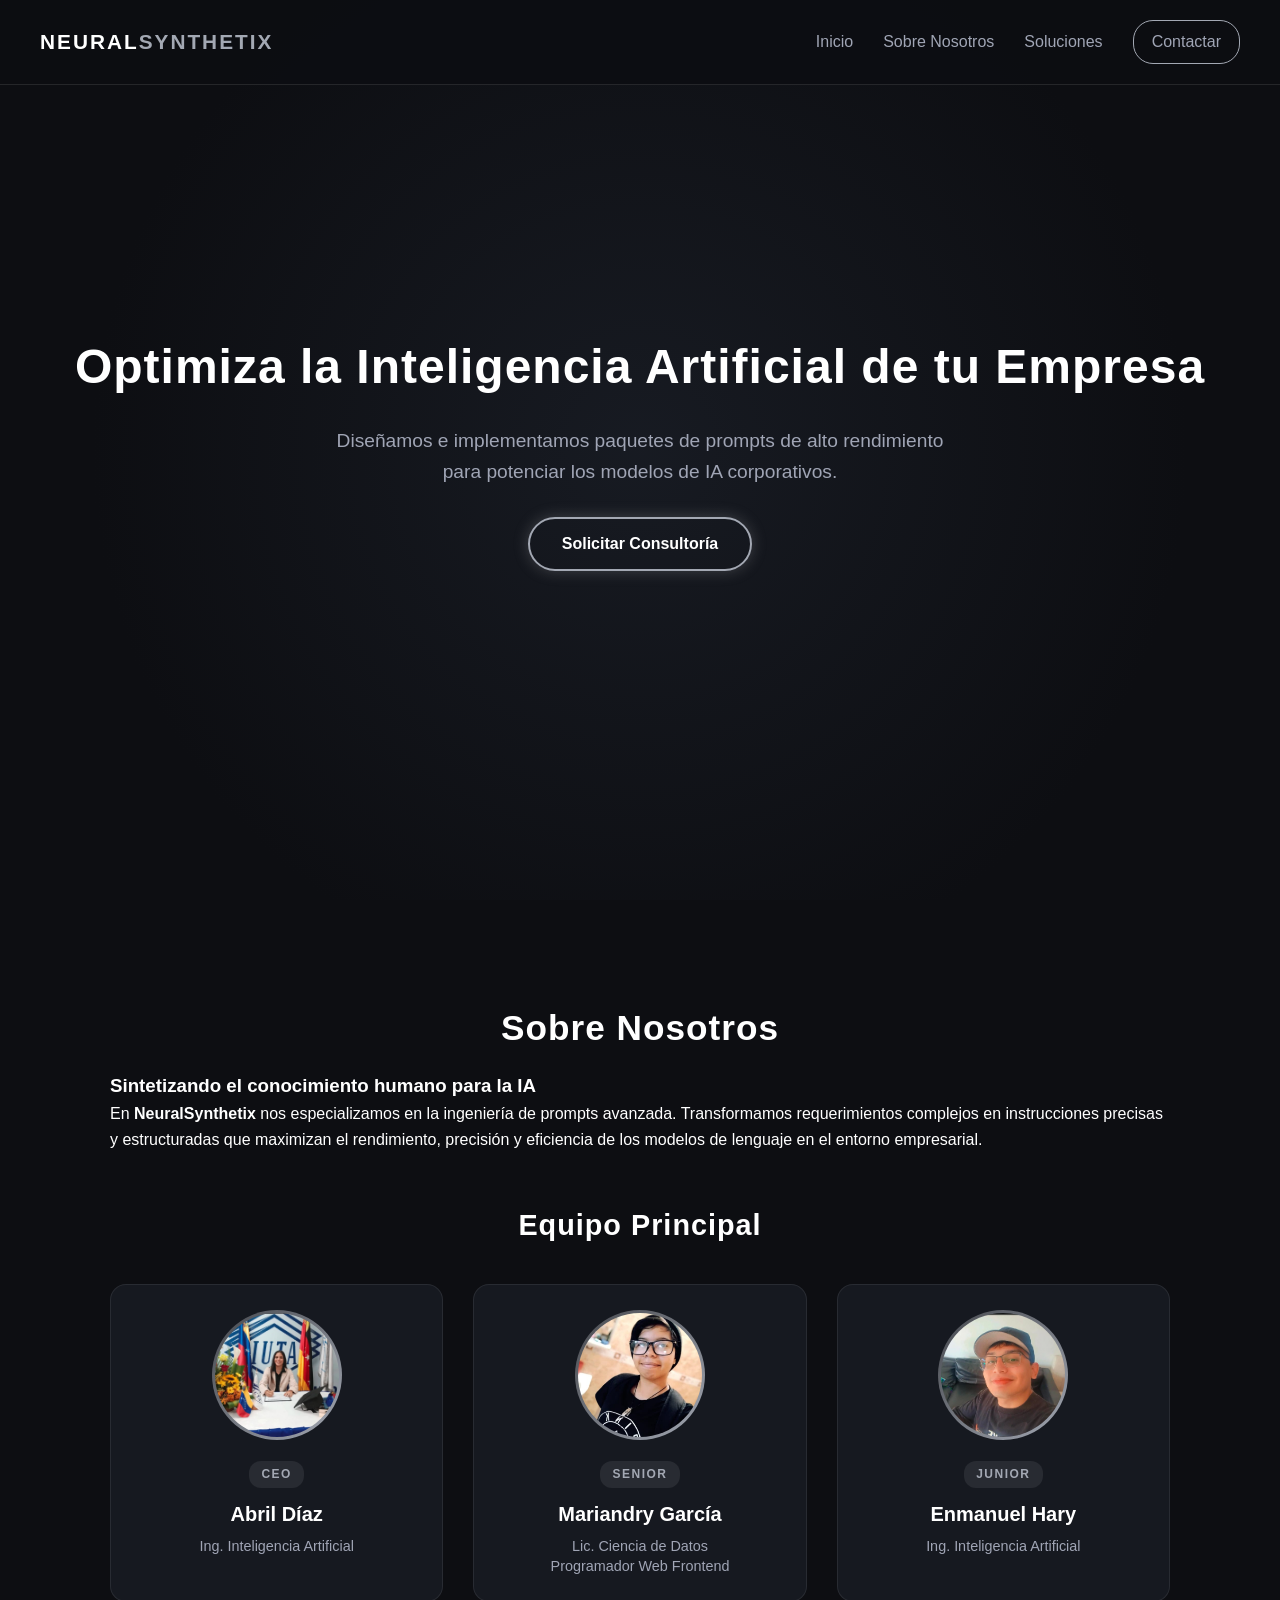
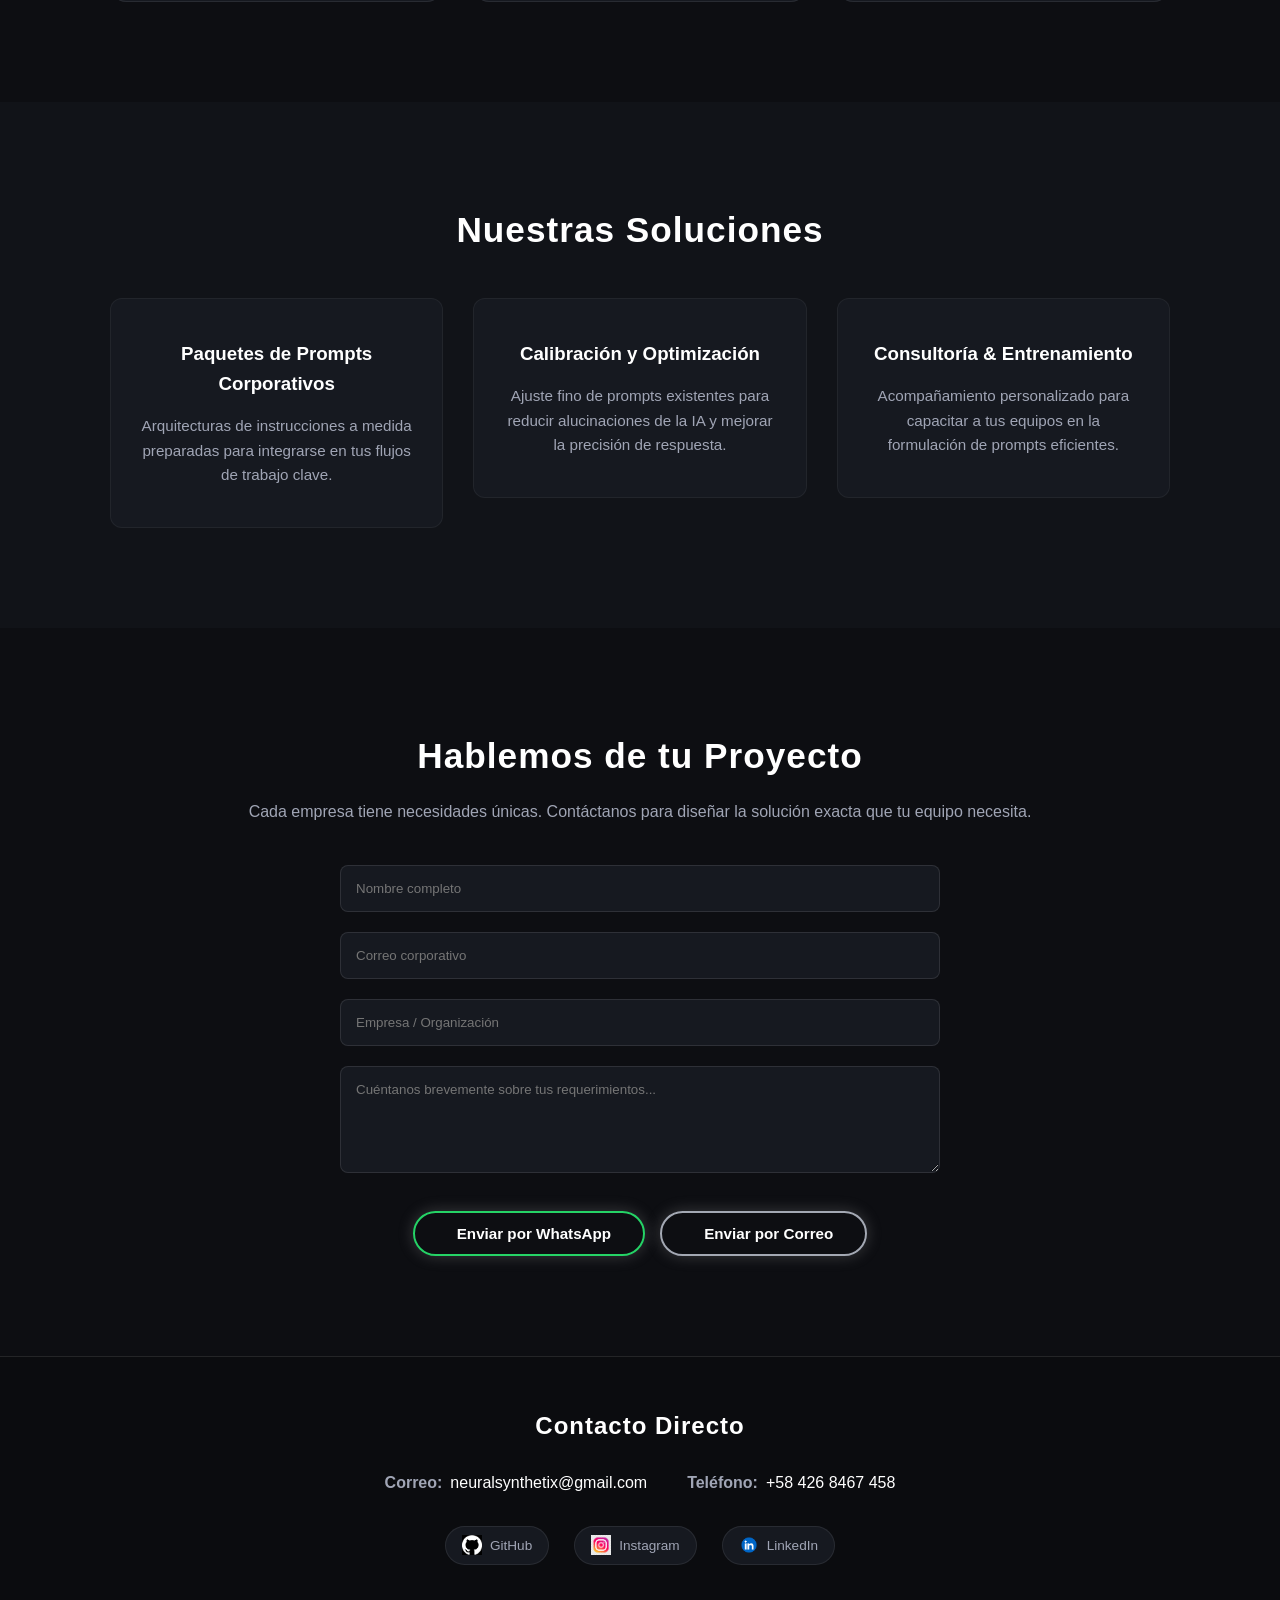
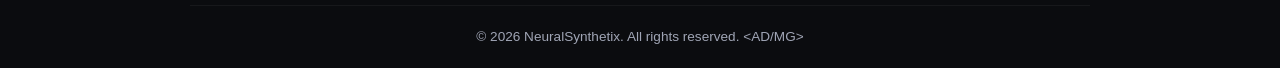
==== commit 2b158a98: "nombre corregido" ====
--- a/index.html
+++ b/index.html
@@ -82,7 +82,7 @@
                         </div>
                         <div class="team-info">
                             <span class="team-role">Junior</span>
-                            <h4>Harry</h4>
+                            <h4>Enmanuel Hary</h4>
                             <p>Ing. Inteligencia Artificial</p>
                         </div>
                     </div>
--- a/stylo.css
+++ b/stylo.css
@@ -589,4 +589,50 @@
 /* Efecto al pasar el cursor por encima */
 .btn-nav:hover {
     color: #cccccc;
+}
+
+/* Ajuste de navegación para pantallas pequeñas (móviles) */
+/* Ajustes específicos para móviles */
+@media (max-width: 600px) {
+    .navbar {
+        padding: 10px 15px;
+        justify-content: space-between;
+    }
+
+    .logo-text {
+        font-size: 1.1rem;
+    }
+
+    /* ÚNICAMENTE el botón "Volver" de la barra de navegación se vuelve circular */
+    .navbar .btn-nav {
+        padding: 0 !important;
+        font-size: 0 !important; /* Oculta el texto de "Volver a Soluciones" */
+        border-radius: 50% !important;
+        width: 38px !important;
+        height: 38px !important;
+        display: inline-flex !important;
+        align-items: center;
+        justify-content: center;
+        flex-shrink: 0;
+    }
+
+    /* Le devuelves el tamaño solo al ícono de la flecha de la navbar */
+    .navbar .btn-nav i {
+        font-size: 1rem !important;
+    }
+
+    /* Ajuste para los botones del CTA abajo en pantallas chicas */
+    .cta-buttons-group {
+        flex-direction: column;
+        width: 100%;
+        gap: 12px;
+    }
+
+    .btn-cta-whatsapp,
+    .btn-cta-email {
+        width: 100%;
+        text-align: center;
+        justify-content: center;
+        box-sizing: border-box;
+    }
 }
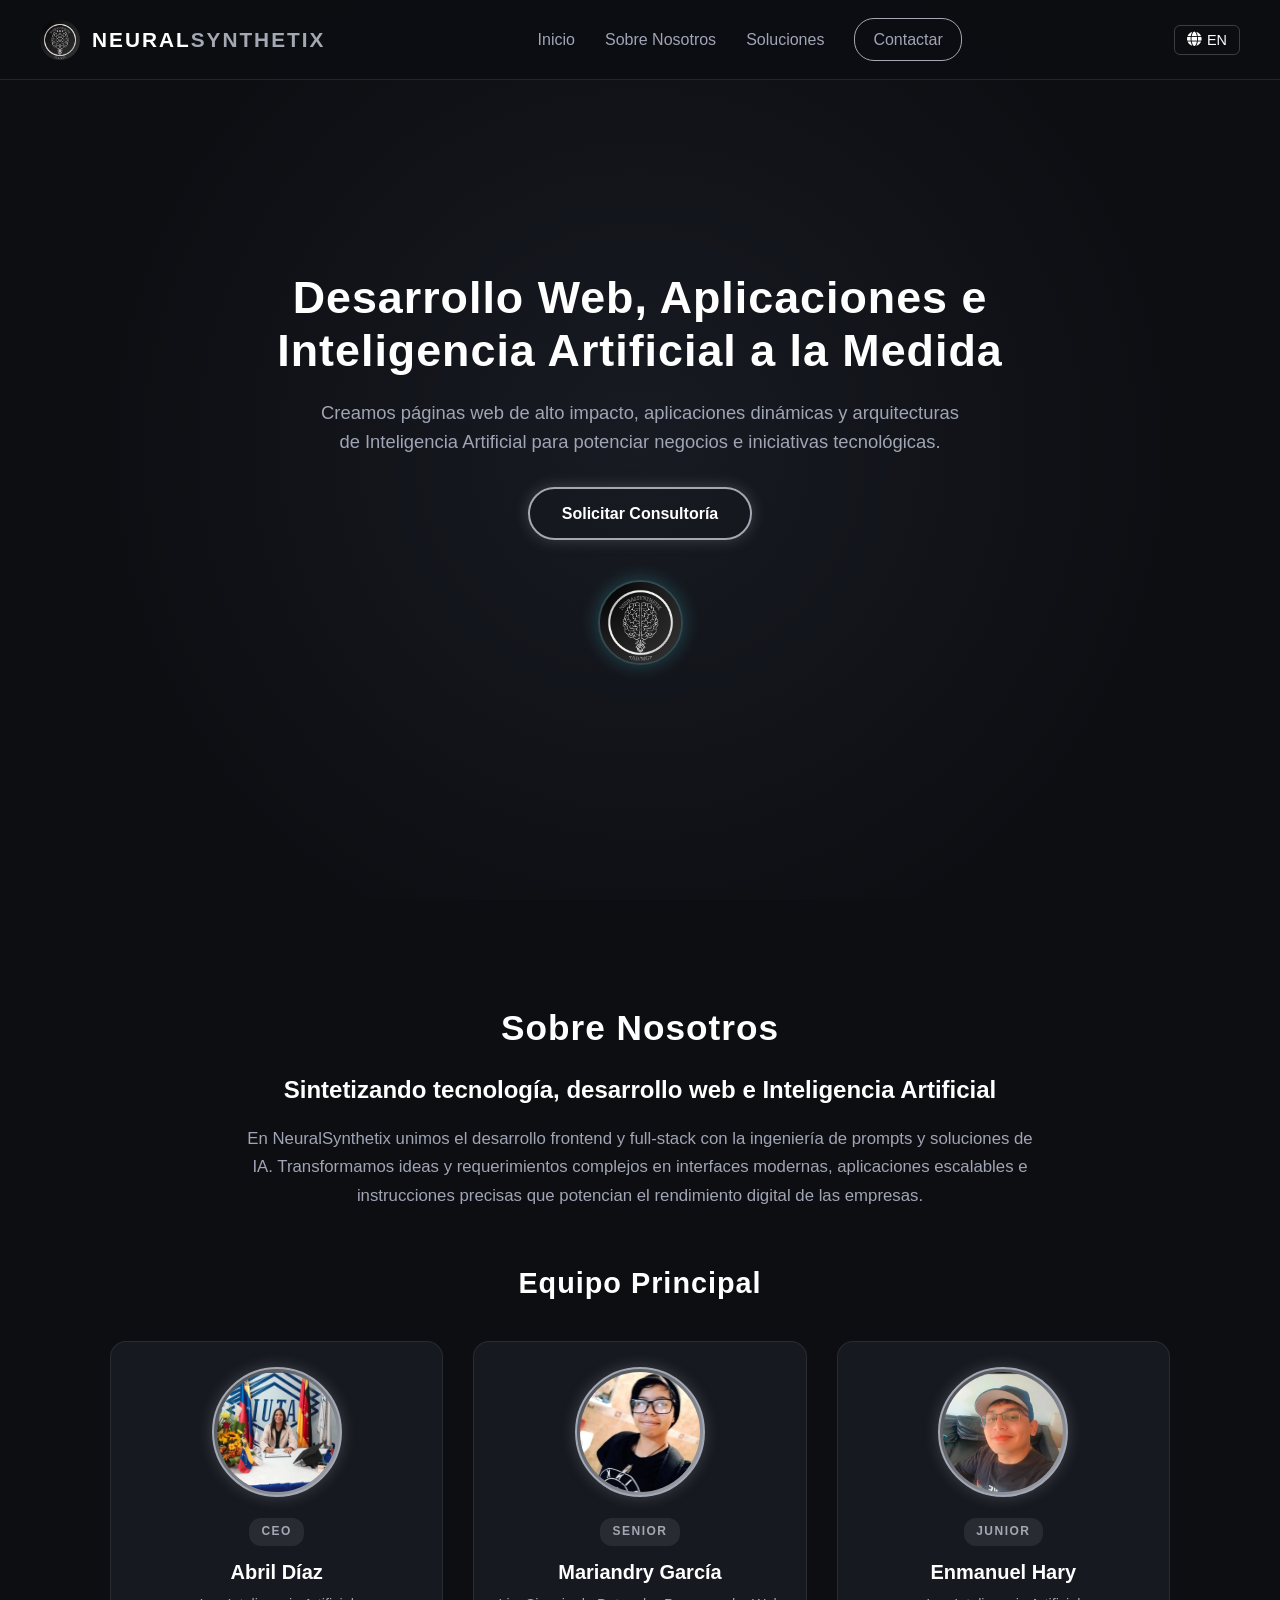
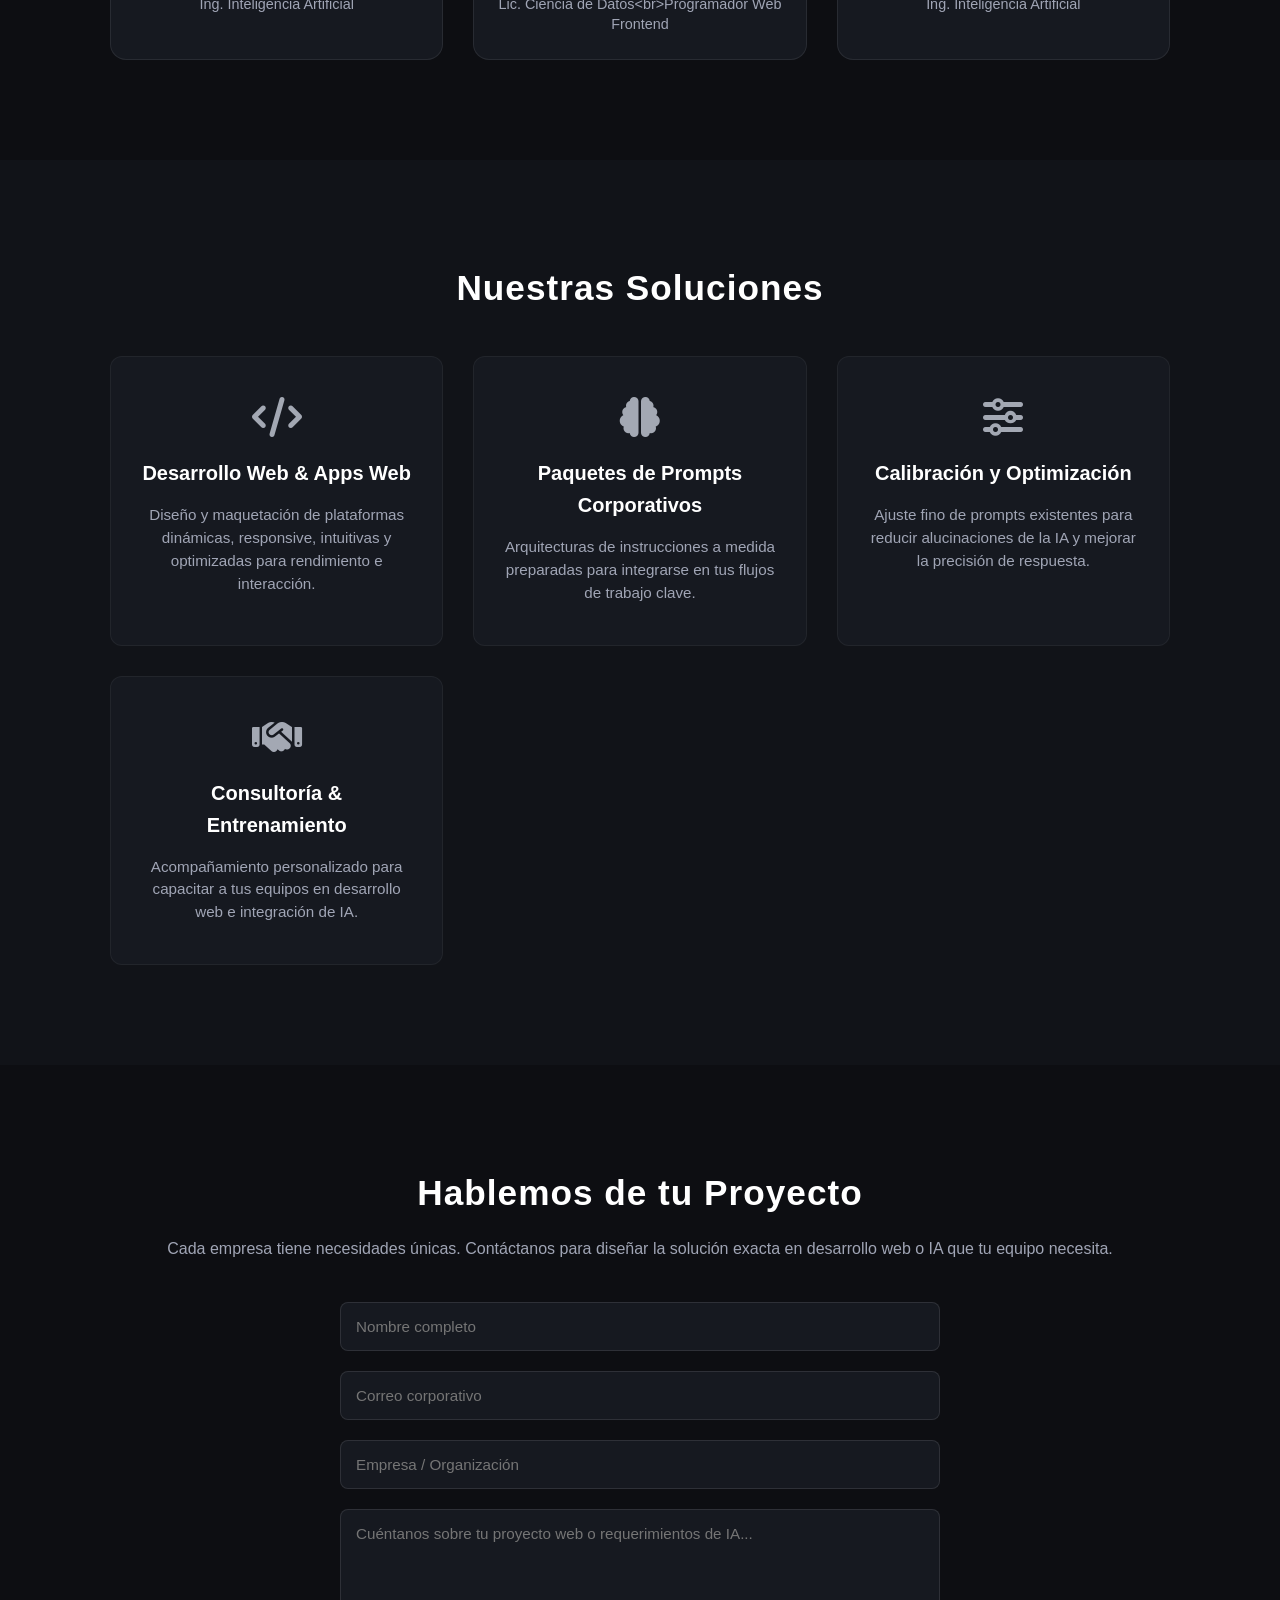
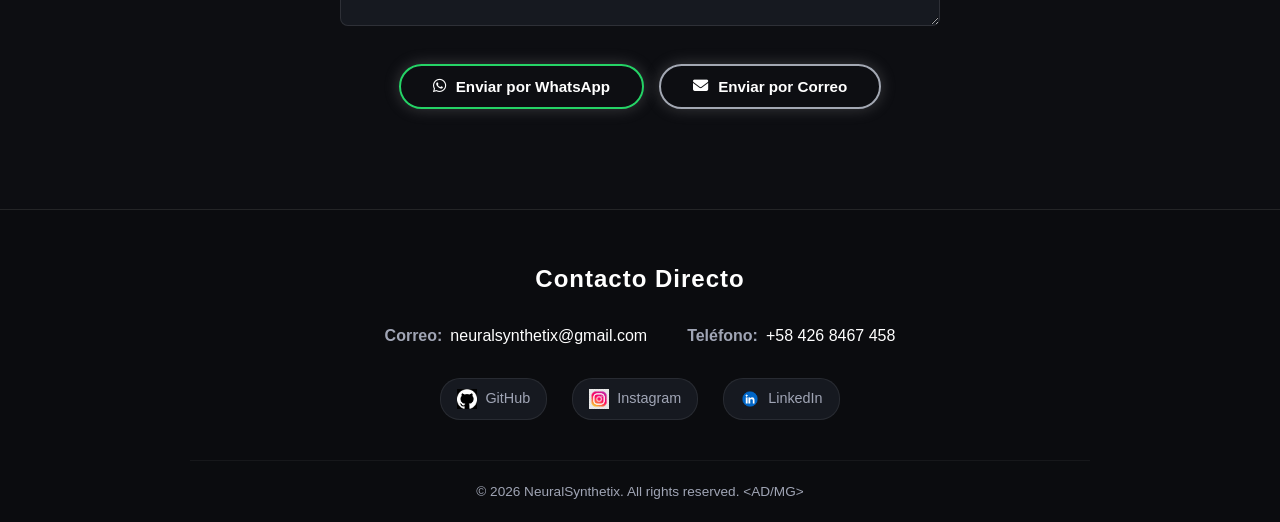
==== commit a1cef138: "actualizacion de imagen e idioma" ====
--- a/index.html
+++ b/index.html
@@ -1,59 +1,83 @@
 <!DOCTYPE html>
-<html lang="en">
+<html lang="es">
 <head>
     <meta charset="UTF-8">
     <meta name="viewport" content="width=device-width, initial-scale=1.0">
     <link rel="icon" type="image/png" sizes="32x32" href="assets/icons/favicon-32x32.png" />
     <link rel="icon" type="image/x-icon" href="./img/logo.png">
-    <link rel="stylesheet" href="stylo.css">
+    <link rel="stylesheet" href="stylo.css?v=2">
+    <!-- Font Awesome para Iconos -->
+    <link rel="stylesheet" href="https://cdnjs.cloudflare.com/ajax/libs/font-awesome/6.5.1/css/all.min.css">
     <title>Portafolio NeuralSynthetix</title>
 </head>
 <body>
+
+    <!-- Navegación -->
     <nav class="navbar">
         <div class="logo-container">
+            <img src="./img/logo.png" alt="NeuralSynthetix Logo" class="logo-img">
             <span class="logo-text">NEURAL<span>SYNTHETIX</span></span>
         </div>
-        <!-- Menú de navegación con ID para el script -->
+        
         <ul class="nav-links" id="nav-menu">
-            <li><a href="#inicio">Inicio</a></li>
-            <li><a href="#nosotros">Sobre Nosotros</a></li>
-            <li><a href="#servicios">Soluciones</a></li>
-            <li><a href="#contacto" class="btn-nav">Contactar</a></li>
+            <li><a href="#inicio" data-es="Inicio" data-en="Home">Inicio</a></li>
+            <li><a href="#nosotros" data-es="Sobre Nosotros" data-en="About Us">Sobre Nosotros</a></li>
+            <li><a href="#servicios" data-es="Soluciones" data-en="Solutions">Soluciones</a></li>
+            <li><a href="#contacto" class="btn-nav" data-es="Contactar" data-en="Contact">Contactar</a></li>
         </ul>
-    <!-- Botón Hamburguesa para Móviles -->
-        <button class="menu-toggle" id="menu-toggle" aria-label="Abrir menú">
-            <i class="fa-solid fa-bars"></i>
-        </button>
+
+        <div class="nav-actions">
+            <!-- Botón Selector de Idioma -->
+            <button id="btn-lang" class="btn-lang" aria-label="Cambiar idioma">
+                <i class="fa-solid fa-globe"></i> <span id="lang-text">EN</span>
+            </button>
+
+            <!-- Botón Hamburguesa para Móviles -->
+            <button class="menu-toggle" id="menu-toggle" aria-label="Abrir menú">
+                <i class="fa-solid fa-bars"></i>
+            </button>
+        </div>
     </nav>
-    <!-- Hero Section -->
+
     <header id="inicio" class="hero">
         <div class="hero-content">
-            <h1>Optimiza la Inteligencia Artificial de tu Empresa</h1>
-            <p>Diseñamos e implementamos paquetes de prompts de alto rendimiento para potenciar los modelos de IA corporativos.</p>
-            <a href="#contacto" class="btn-primary">Solicitar Consultoría</a>
+
+            <h1 data-es="Desarrollo Web, Aplicaciones e Inteligencia Artificial a la Medida" data-en="Tailored Web Development, Applications & Artificial Intelligence">Desarrollo Web, Aplicaciones e Inteligencia Artificial a la Medida</h1>
+
+            <p class="hero-description" data-es="Creamos páginas web de alto impacto, aplicaciones dinámicas y arquitecturas de Inteligencia Artificial para potenciar negocios e iniciativas tecnológicas." data-en="We build high-impact websites, dynamic applications, and AI architectures to power businesses and tech initiatives.">
+                Creamos páginas web de alto impacto, aplicaciones dinámicas y arquitecturas de Inteligencia Artificial para potenciar negocios e iniciativas tecnológicas.
+            </p>
+            
+            <div class="hero-buttons">
+                <a href="#contacto" class="btn-primary" data-es="Solicitar Consultoría" data-en="Request Consulting">Solicitar Consultoría</a>
+            </div>
+
+            <!-- LOGO COLOCADO ABAJO DE LOS BOTONES -->
+            <div class="hero-logo-wrapper">
+                <img src="./img/logo.png" alt="NeuralSynthetix" class="hero-logo-img">
+            </div>
+
         </div>
     </header>
+
     <!-- Sobre Nosotros -->
     <section id="nosotros" class="section">
         <div class="container">
-            <h2 class="section-title" data-lang="es">Sobre Nosotros</h2>
-            <h2 class="section-title" data-lang="en" style="display: none;">About Us</h2>
+            <h2 class="section-title" data-es="Sobre Nosotros" data-en="About Us">Sobre Nosotros</h2>
 
             <div class="about-grid">
                 <div class="about-text">
-                    <h3 data-lang="es">Sintetizando el conocimiento humano para la IA</h3>
-                    <h3 data-lang="en" style="display: none;">Synthesizing Human Knowledge for AI</h3>
-                    <p data-lang="es">En <strong>NeuralSynthetix</strong> nos especializamos en la ingeniería de prompts avanzada. Transformamos requerimientos complejos en instrucciones precisas y estructuradas que maximizan el rendimiento, precisión y eficiencia de los modelos de lenguaje en el entorno empresarial.</p>
-                    <p data-lang="en" style="display: none;">At <strong>NeuralSynthetix</strong> we specialize in advanced prompt engineering. We transform complex requirements into precise, structured instructions that maximize performance and efficiency for enterprise AI models.</p>
-                </div>
-            </div>
-        <!-- Apartado del Equipo Principal -->
+                    <h3 data-es="Sintetizando tecnología, desarrollo web e Inteligencia Artificial" data-en="Synthesizing Technology, Web Development & AI">Sintetizando tecnología, desarrollo web e Inteligencia Artificial</h3>
+                    <p data-es="En NeuralSynthetix unimos el desarrollo frontend y full-stack con la ingeniería de prompts y soluciones de IA. Transformamos ideas y requerimientos complejos en interfaces modernas, aplicaciones escalables e instrucciones precisas que potencian el rendimiento digital de las empresas." data-en="At NeuralSynthetix we combine frontend & full-stack web development with advanced prompt engineering and AI solutions. We transform complex requirements into modern interfaces, scalable web applications, and high-performance AI integration.">En <strong>NeuralSynthetix</strong> unimos el desarrollo frontend y full-stack con la ingeniería de prompts y soluciones de IA. Transformamos ideas y requerimientos complejos en interfaces modernas, aplicaciones escalables e instrucciones precisas que potencian el rendimiento digital de las empresas.</p>
+                </div>
+            </div>
+
+            <!-- Equipo Principal -->
             <div class="team-container">
-                <h3 class="team-title" data-lang="es">Equipo Principal</h3>
-                <h3 class="team-title" data-lang="en" style="display: none;">Core Team</h3>
+                <h3 class="team-title" data-es="Equipo Principal" data-en="Core Team">Equipo Principal</h3>
 
                 <div class="team-grid">
-                <!-- Miembro 1 -->
+                    <!-- Miembro 1 -->
                     <div class="team-card">
                         <div class="team-img-wrapper">
                             <img src="./img/abril.png.jpeg" alt="Abril Díaz" class="team-img">
@@ -61,126 +85,131 @@
                         <div class="team-info">
                             <span class="team-role">CEO</span>
                             <h4>Abril Díaz</h4>
-                            <p>Ing. Inteligencia Artificial</p>
-                        </div>
-                    </div>
-                <!-- Miembro 2 -->
-                <div class="team-card">
-                    <div class="team-img-wrapper">
-                        <img src="./img/mariandry.png" alt="Mariandry García" class="team-img">
-                    </div>
-                    <div class="team-info">
-                        <span class="team-role">Senior</span>
-                        <h4>Mariandry García</h4>
-                        <p>Lic. Ciencia de Datos<br>Programador Web Frontend</p>
-                    </div>
-                </div>
-                <!-- Miembro 3 -->
+                            <p data-es="Ing. Inteligencia Artificial" data-en="AI Engineer">Ing. Inteligencia Artificial</p>
+                        </div>
+                    </div>
+                    <!-- Miembro 2 -->
                     <div class="team-card">
                         <div class="team-img-wrapper">
-                            <img src="./img/harry.png.jpeg" alt="Harry" class="team-img">
+                            <img src="./img/mariandry.png" alt="Mariandry García" class="team-img">
+                        </div>
+                        <div class="team-info">
+                            <span class="team-role">Senior</span>
+                            <h4>Mariandry García</h4>
+                            <p data-es="Lic. Ciencia de Datos<br>Programador Web Frontend" data-en="B.S. Data Science<br>Frontend Web Developer">Lic. Ciencia de Datos<br>Programador Web Frontend</p>
+                        </div>
+                    </div>
+                    <!-- Miembro 3 -->
+                    <div class="team-card">
+                        <div class="team-img-wrapper">
+                            <img src="./img/harry.png.jpeg" alt="Enmanuel Hary" class="team-img">
                         </div>
                         <div class="team-info">
                             <span class="team-role">Junior</span>
                             <h4>Enmanuel Hary</h4>
-                            <p>Ing. Inteligencia Artificial</p>
+                            <p data-es="Ing. Inteligencia Artificial" data-en="AI Engineer">Ing. Inteligencia Artificial</p>
                         </div>
                     </div>
                 </div>
             </div>
         </div>
     </section>
-<!-- Lo que Hacemos / Soluciones -->
+
+    <!-- Soluciones -->
     <section id="servicios" class="section bg-alt">
         <div class="container">
-            <h2 class="section-title">Nuestras Soluciones</h2>
+            <h2 class="section-title" data-es="Nuestras Soluciones" data-en="Our Solutions">Nuestras Soluciones</h2>
+
             <div class="cards-grid">
-                <a href="./paquete-promts.html" style="text-decoration: none; color: inherit; display: block;">
+                <!-- Solución 1 -->
+                <a href="./desarrollo-web.html" class="card-link">
+                    <div class="card">
+                        <i class="fa-solid fa-code card-icon"></i>
+                        <h3 data-es="Desarrollo Web & Apps Web" data-en="Web Development & Web Apps">Desarrollo Web & Apps Web</h3>
+                        <p data-es="Diseño y maquetación de plataformas dinámicas, responsive, intuitivas y optimizadas para rendimiento e interacción." data-en="Design and layout of dynamic, responsive, intuitive platforms optimized for performance and interaction.">Diseño y maquetación de plataformas dinámicas, responsive, intuitivas y optimizadas para rendimiento e interacción.</p>
+                    </div>
+                </a>
+
+                <!-- Solución 2 -->
+                <a href="./paquete-promts.html" class="card-link">
                     <div class="card">
                         <i class="fa-solid fa-brain card-icon"></i>
-                        <h3>Paquetes de Prompts Corporativos</h3>
-                        <p>Arquitecturas de instrucciones a medida preparadas para integrarse en tus flujos de trabajo clave.</p>
-                    </div>
-                </a>
-                <!-- Segunda Tarjeta en index.html -->
-                <a href="./calibracion-optimizacion.html" style="text-decoration: none; color: inherit; display: block;">
+                        <h3 data-es="Paquetes de Prompts Corporativos" data-en="Corporate Prompt Packages">Paquetes de Prompts Corporativos</h3>
+                        <p data-es="Arquitecturas de instrucciones a medida preparadas para integrarse en tus flujos de trabajo clave." data-en="Tailored instruction architectures ready to integrate into your key workflows.">Arquitecturas de instrucciones a medida preparadas para integrarse en tus flujos de trabajo clave.</p>
+                    </div>
+                </a>
+
+                <!-- Solución 3 -->
+                <a href="./calibracion-optimizacion.html" class="card-link">
                     <div class="card">
                         <i class="fa-solid fa-sliders card-icon"></i>
-                        <h3>Calibración y Optimización</h3>
-                        <p>Ajuste fino de prompts existentes para reducir alucinaciones de la IA y mejorar la precisión de respuesta.</p>
-                    </div>
-                </a>
-                <!-- Tercera Tarjeta en index.html -->
-                <a href="./consultoria-entrenamiento.html" style="text-decoration: none; color: inherit; display: block;">
+                        <h3 data-es="Calibración y Optimización" data-en="Calibration & Optimization">Calibración y Optimización</h3>
+                        <p data-es="Ajuste fino de prompts existentes para reducir alucinaciones de la IA y mejorar la precisión de respuesta." data-en="Fine-tuning existing prompts to reduce AI hallucinations and enhance response precision.">Ajuste fino de prompts existentes para reducir alucinaciones de la IA y mejorar la precisión de respuesta.</p>
+                    </div>
+                </a>
+
+                <!-- Solución 4 -->
+                <a href="./consultoria-entrenamiento.html" class="card-link">
                     <div class="card">
                         <i class="fa-solid fa-handshake card-icon"></i>
-                        <h3>Consultoría & Entrenamiento</h3>
-                        <p>Acompañamiento personalizado para capacitar a tus equipos en la formulación de prompts eficientes.</p>
+                        <h3 data-es="Consultoría & Entrenamiento" data-en="Consulting & Training">Consultoría & Entrenamiento</h3>
+                        <p data-es="Acompañamiento personalizado para capacitar a tus equipos en desarrollo web e integración de IA." data-en="Personalized support to empower your teams in web development and AI integration.">Acompañamiento personalizado para capacitar a tus equipos en desarrollo web e integración de IA.</p>
                     </div>
                 </a>
             </div>
         </div>
     </section>
-<!-- SECCIÓN DE CONTACTO (FORMULARIO INTERACTIVO) -->
+
+    <!-- Sección de Contacto -->
     <section id="contacto" class="section">
         <div class="container">
-            <h2 class="section-title" data-lang="es">Hablemos de tu Proyecto</h2>
-            <h2 class="section-title" data-lang="en" style="display: none;">Let's Talk About Your Project</h2>
-            <p class="section-subtitle" data-lang="es">Cada empresa tiene necesidades únicas. Contáctanos para diseñar la solución exacta que tu equipo necesita.</p>
-            <p class="section-subtitle" data-lang="en" style="display: none;">Every company has unique needs. Contact us to design the exact solution your team requires.</p>
+            <h2 class="section-title" data-es="Hablemos de tu Proyecto" data-en="Let's Talk About Your Project">Hablemos de tu Proyecto</h2>
+
+            <p class="section-subtitle" data-es="Cada empresa tiene necesidades únicas. Contáctanos para diseñar la solución exacta en desarrollo web o IA que tu equipo necesita." data-en="Every business has unique needs. Contact us to design the exact web or AI solution your team requires.">Cada empresa tiene necesidades únicas. Contáctanos para diseñar la solución exacta en desarrollo web o IA que tu equipo necesita.</p>
     
             <form id="contact-form" class="contact-form">
                 <div class="form-group">
-                    <input type="text" id="nombre" name="nombre" placeholder="Nombre completo" required>
-                </div>
-                <div class="form-group">
-                    <input type="email" id="email" name="email" placeholder="Correo corporativo" required>
-                </div>
-                <div class="form-group">
-                    <input type="text" id="empresa" name="empresa" placeholder="Empresa / Organización" required>
-                </div>
-                <div class="form-group">
-                    <textarea id="mensaje" name="mensaje" rows="5" placeholder="Cuéntanos brevemente sobre tus requerimientos..." required></textarea>
-                </div>
-            <!-- Botones de Envío -->
+                    <input type="text" id="nombre" name="nombre" placeholder="Nombre completo" data-es-placeholder="Nombre completo" data-en-placeholder="Full Name" required>
+                </div>
+                <div class="form-group">
+                    <input type="email" id="email" name="email" placeholder="Correo corporativo" data-es-placeholder="Correo corporativo" data-en-placeholder="Corporate Email" required>
+                </div>
+                <div class="form-group">
+                    <input type="text" id="empresa" name="empresa" placeholder="Empresa / Organización" data-es-placeholder="Empresa / Organización" data-en-placeholder="Company / Organization" required>
+                </div>
+                <div class="form-group">
+                    <textarea id="mensaje" name="mensaje" rows="5" placeholder="Cuéntanos sobre tu proyecto web o requerimientos de IA..." data-es-placeholder="Cuéntanos sobre tu proyecto web o requerimientos de IA..." data-en-placeholder="Tell us about your web project or AI requirements..." required></textarea>
+                </div>
                 <div class="buttons-group">
                     <button type="button" id="btn-whatsapp" class="btn-primary btn-whatsapp">
-                        <i class="fa-brands fa-whatsapp"></i> <span data-lang="es">Enviar por WhatsApp</span><span data-lang="en" style="display: none;">Send via WhatsApp</span>
+                        <i class="fa-brands fa-whatsapp"></i> 
+                        <span data-es="Enviar por WhatsApp" data-en="Send via WhatsApp">Enviar por WhatsApp</span>
                     </button>
                     <button type="button" id="btn-email" class="btn-primary btn-email">
-                        <i class="fa-solid fa-envelope"></i> <span data-lang="es">Enviar por Correo</span><span data-lang="en" style="display: none;">Send via Email</span>
+                        <i class="fa-solid fa-envelope"></i> 
+                        <span data-es="Enviar por Correo" data-en="Send via Email">Enviar por Correo</span>
                     </button>
                 </div>
             </form>
         </div>
     </section>
 
-<!-- FOOTER CON INFORMACIÓN DE CONTACTO DIRECTO Y REDES -->
+    <!-- Footer -->
     <footer class="contacto" id="footer-info">
         <div class="footer-container">
-            <h3 class="footer-title" data-lang="es">Contacto Directo</h3>
-            <h3 class="footer-title" data-lang="en" style="display: none;">Direct Contact</h3>
+            <h3 class="footer-title" data-es="Contacto Directo" data-en="Direct Contact">Contacto Directo</h3>
 
             <div class="contacto-info-grid">
-                <div class="contacto-linea" data-lang="es">
-                    <p><strong>Correo: </strong></p>
-                    <a href="mailto:mariandrygarcia78@gmail.com">neuralsynthetix@gmail.com</a>
-                </div>
-                <div class="contacto-linea" data-lang="en" style="display: none;">
-                    <p><strong>Email: </strong></p>
+                <div class="contacto-linea">
+                    <p><strong data-es="Correo: " data-en="Email: ">Correo: </strong></p>
                     <a href="mailto:neuralsynthetix@gmail.com">neuralsynthetix@gmail.com</a>
                 </div>
-                <div class="contacto-linea" data-lang="es">
-                    <p><strong>Teléfono: </strong></p>
+                <div class="contacto-linea">
+                    <p><strong data-es="Teléfono: " data-en="Phone: ">Teléfono: </strong></p>
                     <a href="https://wa.me/584268467458" target="_blank" rel="noopener noreferrer">+58 426 8467 458</a>
                 </div>
-                <div class="contacto-linea" data-lang="en" style="display: none;">
-                    <p><strong>Phone: </strong></p>
-                    <a href="https://wa.me/584268467458" target="_blank" rel="noopener noreferrer">+58 426 8467 458</a>
-                </div>
-            </div>
-
-    <!-- Redes Sociales -->
+            </div>
+
             <div class="redes-contacto">
                 <a href="https://github.com/MariandryG" target="_blank" rel="noopener noreferrer" class="icono-contacto">
                     <img src="./img/git.png" alt="GitHub"> GitHub
@@ -192,11 +221,13 @@
                     <img src="./img/linkedin.png" alt="LinkedIn"> LinkedIn
                 </a>
             </div>
+
             <div class="footer-credits">
                 <p>&copy; 2026 NeuralSynthetix. All rights reserved. &lt;AD/MG&gt;</p>
             </div>
         </div>
     </footer>
+
     <script src="script.js"></script>
 </body>
 </html>
--- a/stylo.css
+++ b/stylo.css
@@ -1,4 +1,6 @@
-/* Variables de Estilo basadas en la marca */
+/* ==========================================
+   1. VARIABLES GLOBALES & RESETEO
+   ========================================== */
 :root {
     --bg-main: #0d0e12;
     --bg-card: #161920;
@@ -7,12 +9,16 @@
     --text-muted: #a0a5b5;
     --silver-glow: rgba(192, 192, 192, 0.25);
     --font-main: 'Segoe UI', Tahoma, Geneva, Verdana, sans-serif;
+    --navbar-height: 80px;
 }
 
 * {
     margin: 0;
     padding: 0;
     box-sizing: border-box;
+}
+
+html {
     scroll-behavior: smooth;
 }
 
@@ -21,6 +27,12 @@
     color: var(--text-white);
     font-family: var(--font-main);
     line-height: 1.6;
+    overflow-x: hidden;
+}
+
+a {
+    color: inherit;
+    text-decoration: none;
 }
 
 .container {
@@ -29,18 +41,35 @@
     padding: 0 20px;
 }
 
-/* Navbar */
+/* ==========================================
+   2. NAVEGACIÓN (NAVBAR)
+   ========================================== */
 .navbar {
     display: flex;
     justify-content: space-between;
     align-items: center;
-    padding: 20px 40px;
+    padding: 0 40px;
+    height: var(--navbar-height);
     background-color: rgba(13, 14, 18, 0.95);
+    backdrop-filter: blur(8px);
     border-bottom: 1px solid rgba(255, 255, 255, 0.1);
     position: fixed;
     width: 100%;
     top: 0;
+    left: 0;
     z-index: 1000;
+}
+
+.logo-container {
+    display: flex;
+    align-items: center;
+    gap: 12px;
+}
+
+.logo-img {
+    width: 36px;
+    height: 36px;
+    object-fit: contain;
 }
 
 .logo-text {
@@ -63,8 +92,7 @@
 
 .nav-links a {
     color: var(--text-muted);
-    text-decoration: none;
-    transition: color 0.3s;
+    transition: color 0.3s ease;
 }
 
 .nav-links a:hover {
@@ -77,31 +105,88 @@
     border-radius: 20px;
 }
 
-/* Hero Section */
+.nav-actions {
+    display: flex;
+    align-items: center;
+    gap: 15px;
+}
+
+.btn-lang {
+    background: transparent;
+    border: 1px solid var(--border-metal);
+    color: var(--text-white);
+    padding: 6px 14px;
+    border-radius: 20px;
+    cursor: pointer;
+    display: flex;
+    align-items: center;
+    gap: 6px;
+    font-family: inherit;
+    transition: all 0.3s ease;
+}
+
+.btn-lang:hover {
+    background: rgba(255, 255, 255, 0.1);
+}
+
+.menu-toggle {
+    display: none;
+    background: none;
+    border: none;
+    color: var(--text-white);
+    font-size: 1.5rem;
+    cursor: pointer;
+}
+
+/* ==========================================
+   3. SECCIÓN HERO (INICIO)
+   ========================================== */
 .hero {
-    height: 100vh;
+    min-height: 100vh;
     display: flex;
     justify-content: center;
     align-items: center;
     text-align: center;
     background: radial-gradient(circle at center, rgba(30, 35, 45, 0.6) 0%, var(--bg-main) 70%);
-    padding: 0 20px;
+    padding: calc(var(--navbar-height) + 40px) 20px 60px;
+}
+
+.hero-content {
+    max-width: 850px;
+    margin: 0 auto;
 }
 
 .hero-content h1 {
-    font-size: 3rem;
+    font-size: 2.8rem;
     margin-bottom: 20px;
     letter-spacing: 1px;
+    line-height: 1.2;
 }
 
 .hero-content p {
-    font-size: 1.2rem;
+    font-size: 1.15rem;
     color: var(--text-muted);
     max-width: 650px;
     margin: 0 auto 30px;
 }
 
-/* Botones principales */
+.hero-logo-wrapper {
+    display: flex;
+    justify-content: center;
+    align-items: center;
+    margin-top: 30px;
+}
+
+.hero-logo-img {
+    width: 90px;
+    height: auto;
+    object-fit: contain;
+    filter: drop-shadow(0 0 10px rgba(255, 255, 255, 0.15));
+}
+
+/* ==========================================
+   4. BOTONES Y COMPONENTES GENERALES
+   ========================================== */
 .btn-primary {
     display: inline-block;
     padding: 12px 32px;
@@ -109,7 +194,6 @@
     color: var(--text-white);
     border: 2px solid var(--border-metal);
     border-radius: 30px;
-    text-decoration: none;
     font-weight: 600;
     cursor: pointer;
     box-shadow: 0 0 15px var(--silver-glow);
@@ -122,7 +206,6 @@
     box-shadow: 0 0 25px rgba(255, 255, 255, 0.5);
 }
 
-/* Secciones generales */
 .section {
     padding: 100px 0;
 }
@@ -143,8 +226,9 @@
     color: var(--text-muted);
     margin-bottom: 40px;
 }
-
-/* Tarjetas (Soluciones) */
+/* ==========================================
+   5. TARJETAS Y SOLUCIONES
+   ========================================== */
 .cards-grid {
     display: grid;
     grid-template-columns: repeat(auto-fit, minmax(280px, 1fr));
@@ -152,18 +236,32 @@
     margin-top: 40px;
 }
 
+/* Limpieza total de estilos por defecto de enlaces en las tarjetas */
+.card-link,
+.card-link:link,
+.card-link:visited,
+.card-link:hover,
+.card-link:active {
+    text-decoration: none !important;
+    color: inherit !important;
+    display: block;
+}
+
 .card {
     background: var(--bg-card);
     padding: 40px 30px;
     border-radius: 12px;
     border: 1px solid rgba(255, 255, 255, 0.05);
     text-align: center;
-    transition: transform 0.3s, border-color 0.3s;
+    height: 100%;
+    box-sizing: border-box;
+    transition: transform 0.3s ease, border-color 0.3s ease, box-shadow 0.3s ease;
 }
 
 .card:hover {
     transform: translateY(-5px);
     border-color: var(--border-metal);
+    box-shadow: 0 10px 25px rgba(0, 0, 0, 0.3);
 }
 
 .card-icon {
@@ -173,15 +271,22 @@
 }
 
 .card h3 {
+    color: var(--text-white) !important;
     margin-bottom: 15px;
+    font-size: 1.25rem;
+    text-decoration: none !important;
 }
 
 .card p {
-    color: var(--text-muted);
+    color: var(--text-muted) !important;
     font-size: 0.95rem;
-}
-
-/* Formulario de Contacto */
+    line-height: 1.5;
+    text-decoration: none !important;
+}
+
+/* ==========================================
+   6. FORMULARIO DE CONTACTO
+   ========================================== */
 .contact-form {
     max-width: 600px;
     margin: 0 auto;
@@ -199,6 +304,8 @@
     border-radius: 8px;
     color: var(--text-white);
     font-family: inherit;
+    font-size: 0.95rem;
+    transition: border-color 0.3s ease;
 }
 
 .form-group input:focus,
@@ -207,16 +314,6 @@
     border-color: var(--border-metal);
 }
 
-/* Footer */
-footer {
-    text-align: center;
-    padding: 30px;
-    border-top: 1px solid rgba(255, 255, 255, 0.05);
-    color: var(--text-muted);
-    font-size: 0.85rem;
-}
-
-/* Grupo de Botones de Contacto */
 .buttons-group {
     display: flex;
     gap: 15px;
@@ -232,7 +329,6 @@
     font-size: 0.95rem;
 }
 
-/* Botón WhatsApp */
 .btn-whatsapp {
     border-color: #25d366;
     color: #ffffff;
@@ -244,7 +340,6 @@
     box-shadow: 0 0 20px rgba(37, 211, 102, 0.4);
 }
 
-/* Botón Correo */
 .btn-email {
     border-color: var(--border-metal);
 }
@@ -255,7 +350,183 @@
     box-shadow: 0 0 20px rgba(255, 255, 255, 0.4);
 }
 
-/* --- FOOTER Y CONTACTO DIRECTO --- */
+/* ==========================================
+   7. FOOTER Y REDES SOCIALES
+   ========================================== */
+footer {
+    background-color: var(--bg-main);
+    padding: 60px 20px 30px;
+    border-top: 1px solid rgba(255, 255, 255, 0.08);
+    color: var(--text-muted);
+    font-size: 0.9rem;
+}
+
+.footer-container {
+    max-width: 1100px;
+    margin: 0 auto;
+    text-align: center;
+}
+
+.footer-title {
+    color: var(--text-white);
+    font-size: 1.3rem;
+    margin-bottom: 25px;
+}
+
+.contacto-info-grid {
+    display: flex;
+    justify-content: center;
+    gap: 30px;
+    flex-wrap: wrap;
+    margin-bottom: 30px;
+}
+
+.contacto-linea {
+    display: flex;
+    gap: 8px;
+    align-items: center;
+}
+
+.contacto-linea a {
+    color: var(--border-metal);
+    transition: color 0.3s ease;
+}
+
+.contacto-linea a:hover {
+    color: var(--text-white);
+}
+
+.redes-contacto {
+    display: flex;
+    justify-content: center;
+    gap: 25px;
+    flex-wrap: wrap;
+    margin-bottom: 30px;
+}
+
+.icono-contacto {
+    display: inline-flex;
+    align-items: center;
+    gap: 8px;
+    color: var(--text-muted);
+    transition: color 0.3s ease;
+}
+
+.icono-contacto img {
+    width: 20px;
+    height: 20px;
+    object-fit: contain;
+}
+
+.icono-contacto:hover {
+    color: var(--text-white);
+}
+
+.footer-credits {
+    margin-top: 20px;
+    padding-top: 20px;
+    border-top: 1px solid rgba(255, 255, 255, 0.05);
+    font-size: 0.85rem;
+}
+/* ==========================================
+   8. SECCIÓN SOBRE NOSOTROS Y EQUIPO
+   ========================================== */
+.about-grid {
+    display: grid;
+    grid-template-columns: 1fr;
+    gap: 30px;
+    margin-bottom: 50px;
+    text-align: center;
+}
+
+.about-text h3 {
+    font-size: 1.5rem;
+    color: var(--text-white);
+    margin-bottom: 15px;
+}
+
+.about-text p {
+    color: var(--text-muted);
+    font-size: 1.05rem;
+    max-width: 800px;
+    margin: 0 auto;
+    line-height: 1.7;
+}
+
+.team-container {
+    margin-top: 60px;
+}
+
+.team-title {
+    text-align: center;
+    font-size: 1.8rem;
+    margin-bottom: 35px;
+    color: var(--text-white);
+}
+
+.team-grid {
+    display: grid;
+    grid-template-columns: repeat(auto-fit, minmax(240px, 1fr));
+    gap: 30px;
+}
+
+.team-card {
+    background: var(--bg-card);
+    border: 1px solid rgba(255, 255, 255, 0.05);
+    border-radius: 12px;
+    padding: 30px 20px;
+    text-align: center;
+    transition: transform 0.3s ease, border-color 0.3s ease;
+}
+
+.team-card:hover {
+    transform: translateY(-5px);
+    border-color: var(--border-metal);
+}
+
+.team-img-wrapper {
+    width: 100px;
+    height: 100px;
+    margin: 0 auto 20px;
+    border-radius: 50%;
+    overflow: hidden;
+    border: 2px solid var(--border-metal);
+    box-shadow: 0 0 15px var(--silver-glow);
+}
+
+.team-img {
+    width: 100%;
+    height: 100%;
+    object-fit: cover;
+}
+
+.team-role {
+    display: inline-block;
+    font-size: 0.75rem;
+    text-transform: uppercase;
+    letter-spacing: 1px;
+    color: var(--border-metal);
+    background: rgba(255, 255, 255, 0.05);
+    padding: 3px 10px;
+    border-radius: 12px;
+    margin-bottom: 10px;
+}
+
+.team-info h4 {
+    font-size: 1.2rem;
+    color: var(--text-white);
+    margin-bottom: 5px;
+}
+
+.team-info p {
+    color: var(--text-muted);
+    font-size: 0.9rem;
+    line-height: 1.4;
+}
+
+/* ==========================================
+   9. FOOTER Y CONTACTO DIRECTO
+   ========================================== */
 footer.contacto {
     background-color: #0b0c0f;
     padding: 50px 20px 20px 20px;
@@ -297,15 +568,14 @@
 .contacto-linea a {
     color: var(--text-white);
     text-decoration: none;
-    transition: color 0.3s;
+    transition: color 0.3s ease;
 }
 
 .contacto-linea a:hover {
-    color: #a3a8b3;
+    color: var(--border-metal);
     text-decoration: underline;
 }
 
-/* Redes Sociales */
 .redes-contacto {
     display: flex;
     justify-content: center;
@@ -345,6 +615,49 @@
     color: var(--text-muted);
     border-top: 1px solid rgba(255, 255, 255, 0.05);
     padding-top: 20px;
+}
+
+/* ==========================================
+   10. RESPONSIVE DESIGN (MEDIA QUERIES)
+   ========================================== */
+@media (max-width: 768px) {
+    .navbar {
+        padding: 0 20px;
+    }
+
+    .menu-toggle {
+        display: block;
+    }
+
+    .nav-links {
+        display: none; /* Controlado por JS al pulsar hamburguesa */
+        position: absolute;
+        top: var(--navbar-height);
+        left: 0;
+        width: 100%;
+        background: var(--bg-main);
+        flex-direction: column;
+        padding: 20px;
+        border-bottom: 1px solid rgba(255, 255, 255, 0.1);
+        gap: 15px;
+    }
+
+    .nav-links.active {
+        display: flex;
+    }
+
+    .hero-content h1 {
+        font-size: 2rem;
+    }
+
+    .hero-content p {
+        font-size: 1rem;
+    }
+
+    .contacto-info-grid {
+        flex-direction: column;
+        gap: 15px;
+    }
 }
 
 /* --- ESTILOS DEL EQUIPO (ABOUT US) --- */
@@ -436,22 +749,24 @@
     cursor: pointer;
 }
 
-/* --- ADAPTACIÓN RESPONSIVE (PANTALLAS MÓVILES) --- */
+/* ==========================================
+   10. ADAPTACIÓN RESPONSIVE (PANTALLAS MÓVILES)
+   ========================================== */
 @media (max-width: 768px) {
     .navbar {
-        padding: 15px 20px;
+        padding: 0 20px;
     }
 
     .menu-toggle {
-        display: block; /* Mostrar botón hamburguesa */
+        display: block; /* Mostrar botón hamburguesa en móviles */
     }
 
     .nav-links {
         position: fixed;
-        top: 60px;
-        left: -100%; /* Oculto fuera de pantalla por la izquierda */
+        top: var(--navbar-height);
+        left: -100%; /* Oculto fuera de pantalla a la izquierda */
         width: 100%;
-        height: calc(100vh - 60px);
+        height: calc(100vh - var(--navbar-height));
         background-color: rgba(13, 14, 18, 0.98);
         backdrop-filter: blur(10px);
         flex-direction: column;
@@ -459,18 +774,19 @@
         align-items: center;
         gap: 30px;
         transition: left 0.4s ease;
-    }
-
-    /* Clase que se activa mediante JS */
+        z-index: 999;
+    }
+
+    /* Clase activa controlada por Javascript */
     .nav-links.active {
         left: 0;
     }
 }
 
 
-/*segunda pagina*/
-
-/* --- PAGINAS DETALLADAS DE SOLUCIONES --- */
+/* ==========================================
+   11. PÁGINAS DETALLADAS DE SOLUCIONES
+   ========================================== */
 .solution-detail-header {
     text-align: center;
     max-width: 800px;
@@ -551,7 +867,7 @@
 
 .solution-cta {
     text-align: center;
-    background: linear-gradient(180deg, rgba(255,255,255,0.03) 0%, rgba(255,255,255,0.01) 100%);
+    background: linear-gradient(180deg, rgba(255, 255, 255, 0.03) 0%, rgba(255, 255, 255, 0.01) 100%);
     border: 1px solid rgba(255, 255, 255, 0.08);
     border-radius: 16px;
     padding: 40px 20px;
@@ -576,23 +892,23 @@
     gap: 10px;
 }
 
-/* Quita el morado de enlaces visitados y el subrayado */
+/* ==========================================
+   12. BOTONES DE NAVEGACIÓN Y AJUSTES MÓVILES
+   ========================================== */
 .btn-nav, 
 .btn-nav:visited {
-    color: #ffffff;
+    color: var(--text-white);
     text-decoration: none;
     display: inline-flex;
     align-items: center;
     gap: 8px;
-}
-
-/* Efecto al pasar el cursor por encima */
+    transition: color 0.3s ease;
+}
+
 .btn-nav:hover {
-    color: #cccccc;
-}
-
-/* Ajuste de navegación para pantallas pequeñas (móviles) */
-/* Ajustes específicos para móviles */
+    color: var(--border-metal);
+}
+
 @media (max-width: 600px) {
     .navbar {
         padding: 10px 15px;
@@ -603,10 +919,10 @@
         font-size: 1.1rem;
     }
 
-    /* ÚNICAMENTE el botón "Volver" de la barra de navegación se vuelve circular */
+    /* Transformar el botón "Volver" en un botón circular solo con el icono */
     .navbar .btn-nav {
         padding: 0 !important;
-        font-size: 0 !important; /* Oculta el texto de "Volver a Soluciones" */
+        font-size: 0 !important;
         border-radius: 50% !important;
         width: 38px !important;
         height: 38px !important;
@@ -616,12 +932,10 @@
         flex-shrink: 0;
     }
 
-    /* Le devuelves el tamaño solo al ícono de la flecha de la navbar */
     .navbar .btn-nav i {
         font-size: 1rem !important;
     }
 
-    /* Ajuste para los botones del CTA abajo en pantallas chicas */
     .cta-buttons-group {
         flex-direction: column;
         width: 100%;
@@ -635,4 +949,217 @@
         justify-content: center;
         box-sizing: border-box;
     }
+}
+
+/* ==========================================
+   13. SECCIÓN PROTOTIPOS Y PROYECTOS (PORTAFOLIO)
+   ========================================== */
+.projects-grid {
+    display: grid;
+    grid-template-columns: repeat(auto-fit, minmax(320px, 1fr));
+    gap: 2rem;
+}
+
+.project-card {
+    background-color: var(--bg-card);
+    border: 1px solid rgba(255, 255, 255, 0.08);
+    border-radius: 12px;
+    overflow: hidden;
+    transition: transform 0.3s ease, border-color 0.3s ease, box-shadow 0.3s ease;
+}
+
+.project-card:hover {
+    transform: translateY(-6px);
+    border-color: var(--border-metal);
+    box-shadow: 0 10px 25px var(--silver-glow);
+}
+
+.project-img-wrapper {
+    width: 100%;
+    height: 220px;
+    background-color: var(--bg-main);
+    overflow: hidden;
+    border-bottom: 1px solid rgba(255, 255, 255, 0.08);
+}
+
+.project-img {
+    width: 100%;
+    height: 100%;
+    object-fit: cover;
+    transition: transform 0.4s ease;
+}
+
+.project-card:hover .project-img {
+    transform: scale(1.04);
+}
+
+.project-info {
+    padding: 1.5rem;
+}
+
+.project-info h3 {
+    font-size: 1.2rem;
+    color: var(--text-white);
+    margin-bottom: 0.5rem;
+}
+
+.project-info p {
+    font-size: 0.9rem;
+    color: var(--text-muted);
+    line-height: 1.5;
+}
+/* ==========================================
+   14. ESTILOS FINALES DE LOGOS Y MULTIMEDIA
+   ========================================== */
+.logo-container {
+    display: flex;
+    align-items: center;
+    gap: 12px;
+}
+
+/* Logo circular en el Navbar */
+.logo-container img {
+    width: 40px;
+    height: 40px;
+    border-radius: 50%;
+    object-fit: cover;
+}
+
+/* Wrapper y Logo Circular en la sección Hero */
+.hero-logo-wrapper {
+    display: flex;
+    justify-content: center;
+    align-items: center;
+    margin-top: 2.5rem;
+    margin-bottom: 1.5rem;
+}
+
+.hero-logo-img {
+    width: 85px;
+    height: 85px;
+    border-radius: 50%;
+    object-fit: cover;
+    border: 2px solid rgba(255, 255, 255, 0.15);
+    box-shadow: 0 0 25px rgba(255, 255, 255, 0.08);
+    filter: drop-shadow(0 0 10px rgba(0, 242, 254, 0.2));
+    transition: transform 0.3s ease, box-shadow 0.3s ease;
+}
+
+.hero-logo-img:hover {
+    transform: scale(1.05);
+    box-shadow: 0 0 35px rgba(255, 255, 255, 0.18);
+}
+
+/* Wrapper para imágenes generales dentro de Tarjetas */
+.card-image-wrapper {
+    width: 100%;
+    height: 220px;
+    overflow: hidden;
+    border-top-left-radius: 8px;
+    border-top-right-radius: 8px;
+}
+
+.card-img, 
+.card-image-wrapper img {
+    width: 100%;
+    height: 100%;
+    object-fit: cover;
+    object-position: center;
+    display: block;
+}
+
+/* ==========================================
+   15. REGLAS COMPLEMENTARIAS Y MEDIA QUERIES
+   ========================================== */
+.btn-lang {
+    background: transparent;
+    border: 1px solid rgba(255, 255, 255, 0.2);
+    color: var(--text-white);
+    padding: 6px 12px;
+    border-radius: 6px;
+    cursor: pointer;
+    font-size: 0.9rem;
+    display: flex;
+    align-items: center;
+    gap: 6px;
+    transition: all 0.3s ease;
+}
+
+.btn-lang:hover {
+    border-color: var(--border-metal);
+    color: var(--text-white);
+    box-shadow: 0 0 10px rgba(255, 255, 255, 0.15);
+}
+
+@media (max-width: 768px) {
+    .logo-img {
+        height: 32px;
+    }
+
+    .project-img-wrapper {
+        height: 180px;
+    }
+}
+.nav-controls {
+    display: flex;
+    align-items: center;
+    gap: 12px; /* Espacio entre los dos botones */
+}
+
+/* --- Ajustes Responsivos para Navbar en Móviles --- */
+@media (max-width: 768px) {
+    .navbar {
+        padding: 0.7rem 1rem;
+        display: flex;
+        justify-content: space-between;
+        align-items: center;
+    }
+
+    /* Reducir el tamaño del texto del logo y espacio con el ícono */
+    .logo-container {
+        gap: 6px;
+    }
+
+    .logo-text {
+        font-size: 1rem; /* Reduce el tamaño del título */
+        white-space: nowrap;
+    }
+
+    .logo-img {
+        width: 32px; /* Tamaño controlado para la imagen del logo */
+        height: auto;
+    }
+
+    /* Separación interna de las acciones de navegación */
+    .nav-actions {
+        display: flex;
+        align-items: center;
+        gap: 10px; /* Separación clara entre el botón EN/ES y la hamburguesa */
+    }
+
+    /* Botón de idioma más compacto */
+    .btn-lang {
+        padding: 4px 8px;
+        font-size: 0.8rem;
+    }
+
+    .menu-toggle {
+        font-size: 1.2rem;
+        padding: 4px;
+    }
+}
+
+/* Pantallas extra pequeñas (teléfonos estrechos < 400px) */
+@media (max-width: 400px) {
+    .logo-text {
+        font-size: 0.88rem;
+    }
+    
+    .logo-text span {
+        display: inline-block; /* Mantiene ambas palabras juntas o bien alineadas */
+    }
+
+    .nav-actions {
+        gap: 6px;
+    }
 }
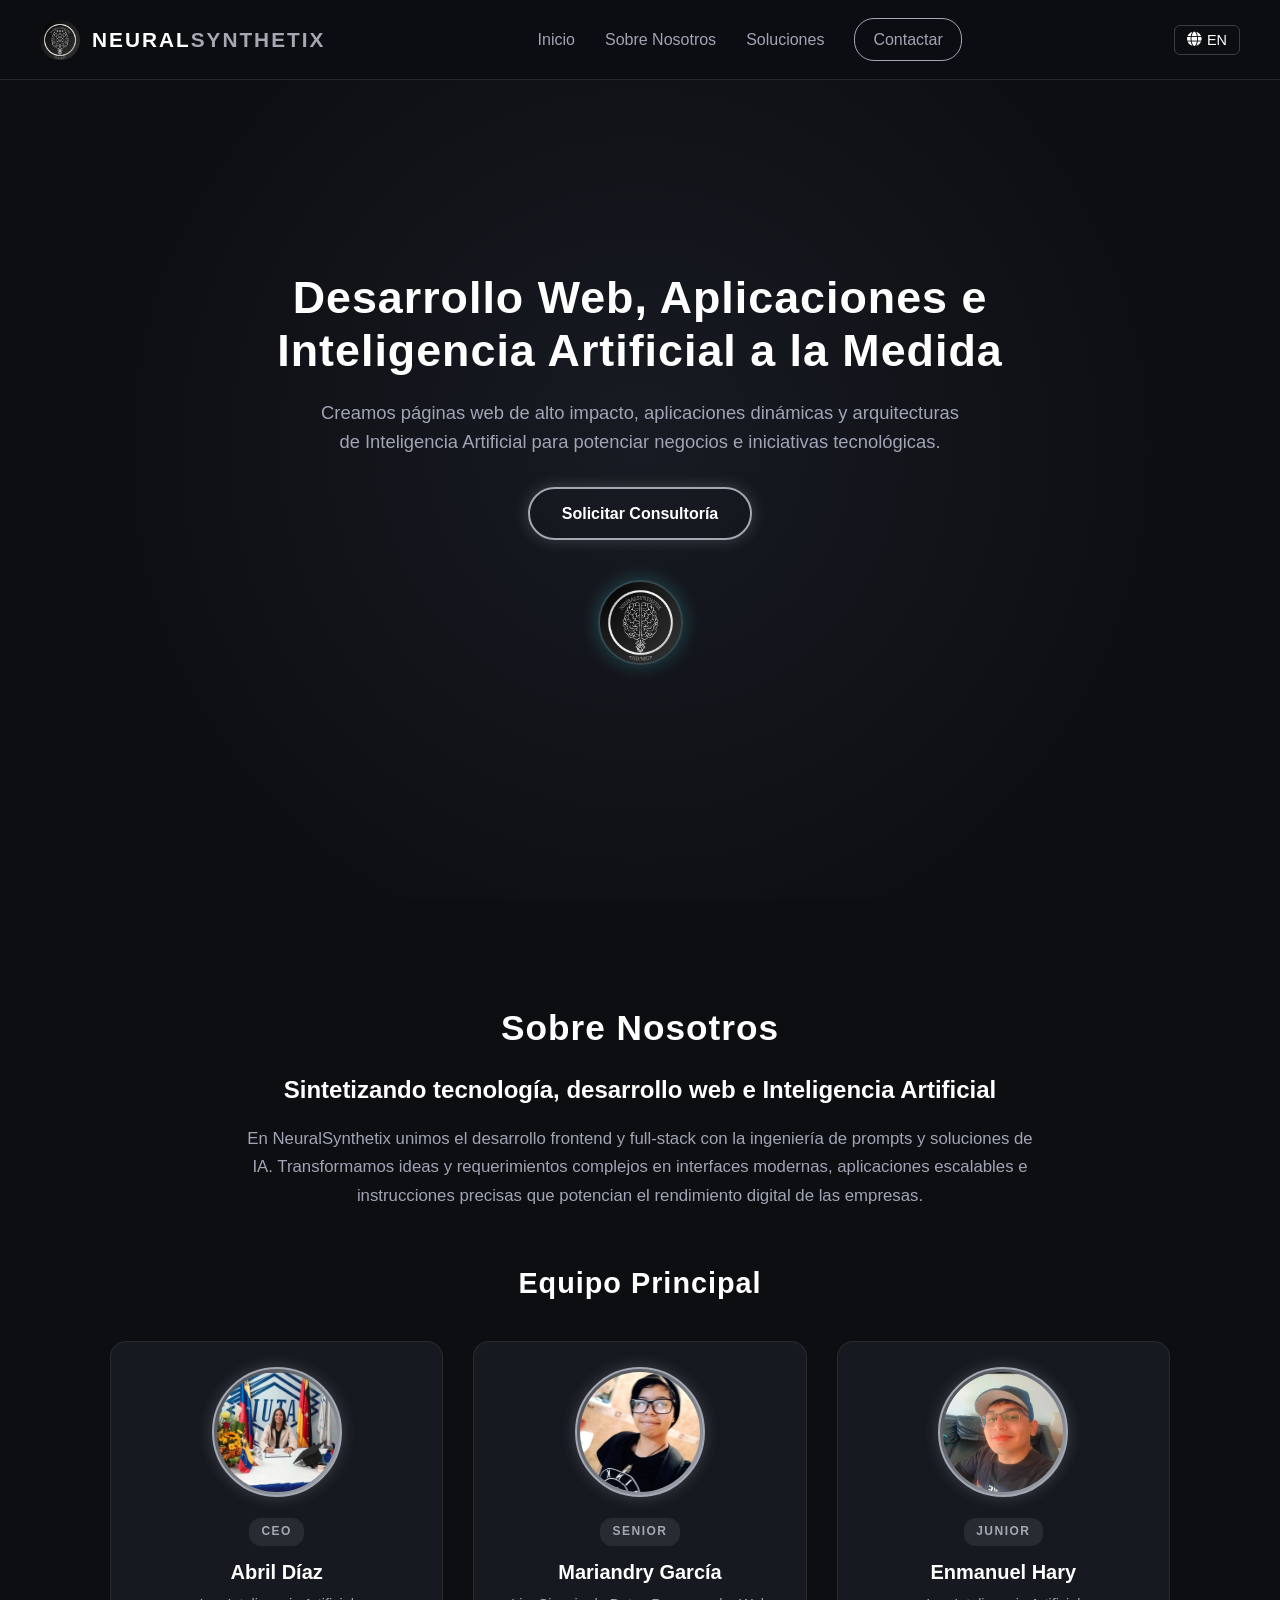
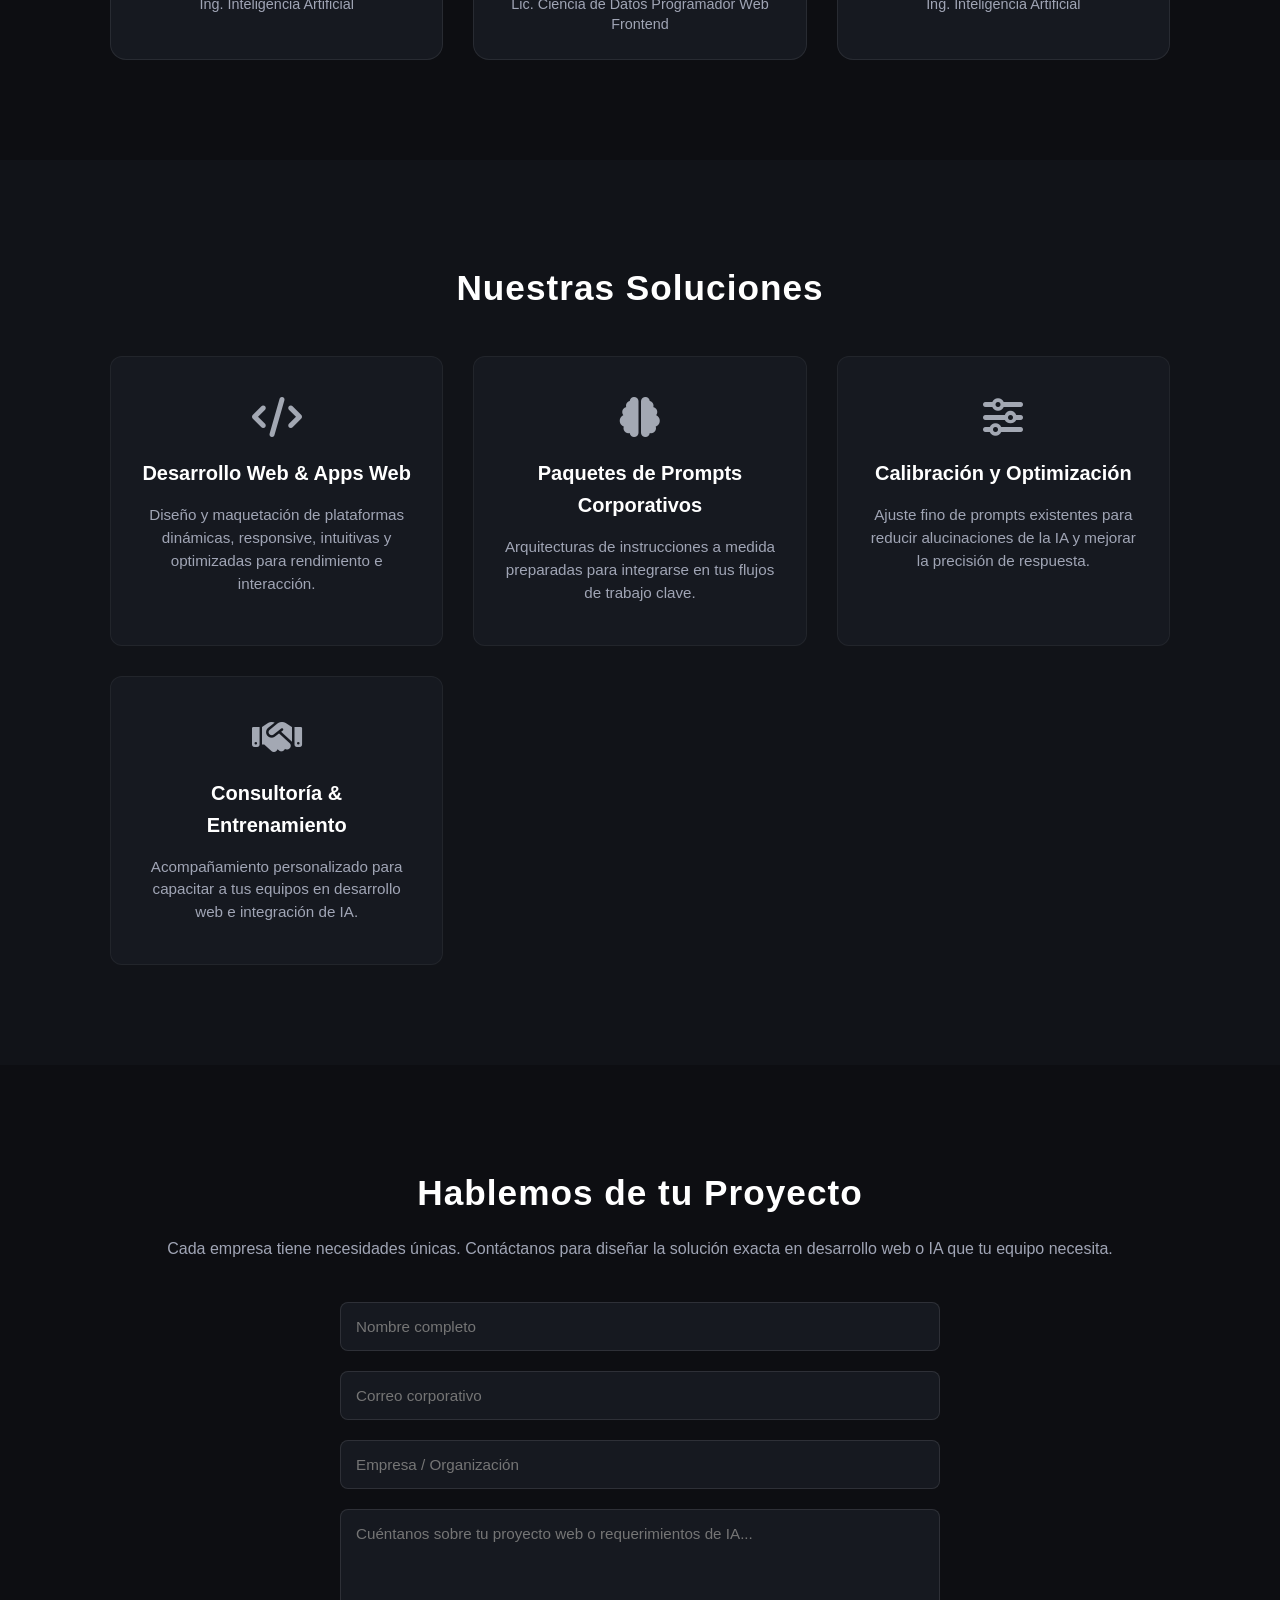
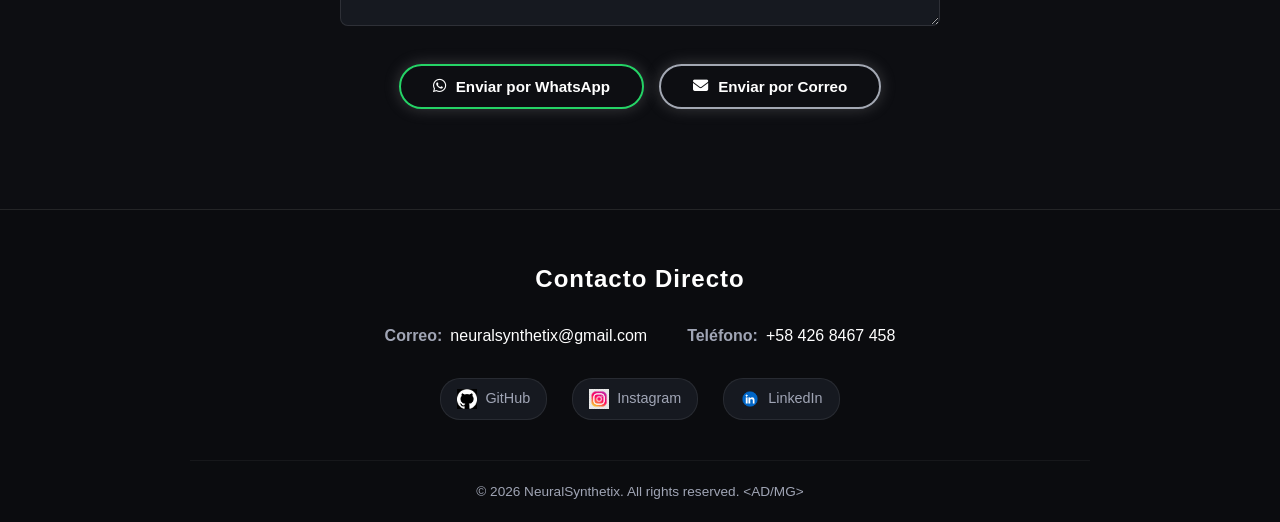
==== commit 12cb16f4: "etiqueta fallida" ====
--- a/index.html
+++ b/index.html
@@ -96,7 +96,7 @@
                         <div class="team-info">
                             <span class="team-role">Senior</span>
                             <h4>Mariandry García</h4>
-                            <p data-es="Lic. Ciencia de Datos<br>Programador Web Frontend" data-en="B.S. Data Science<br>Frontend Web Developer">Lic. Ciencia de Datos<br>Programador Web Frontend</p>
+                            <p data-es="Lic. Ciencia de Datos Programador Web Frontend" data-en="B.S. Data Science<br>Frontend Web Developer">Lic. Ciencia de Datos<br>Programador Web Frontend</p>
                         </div>
                     </div>
                     <!-- Miembro 3 -->
